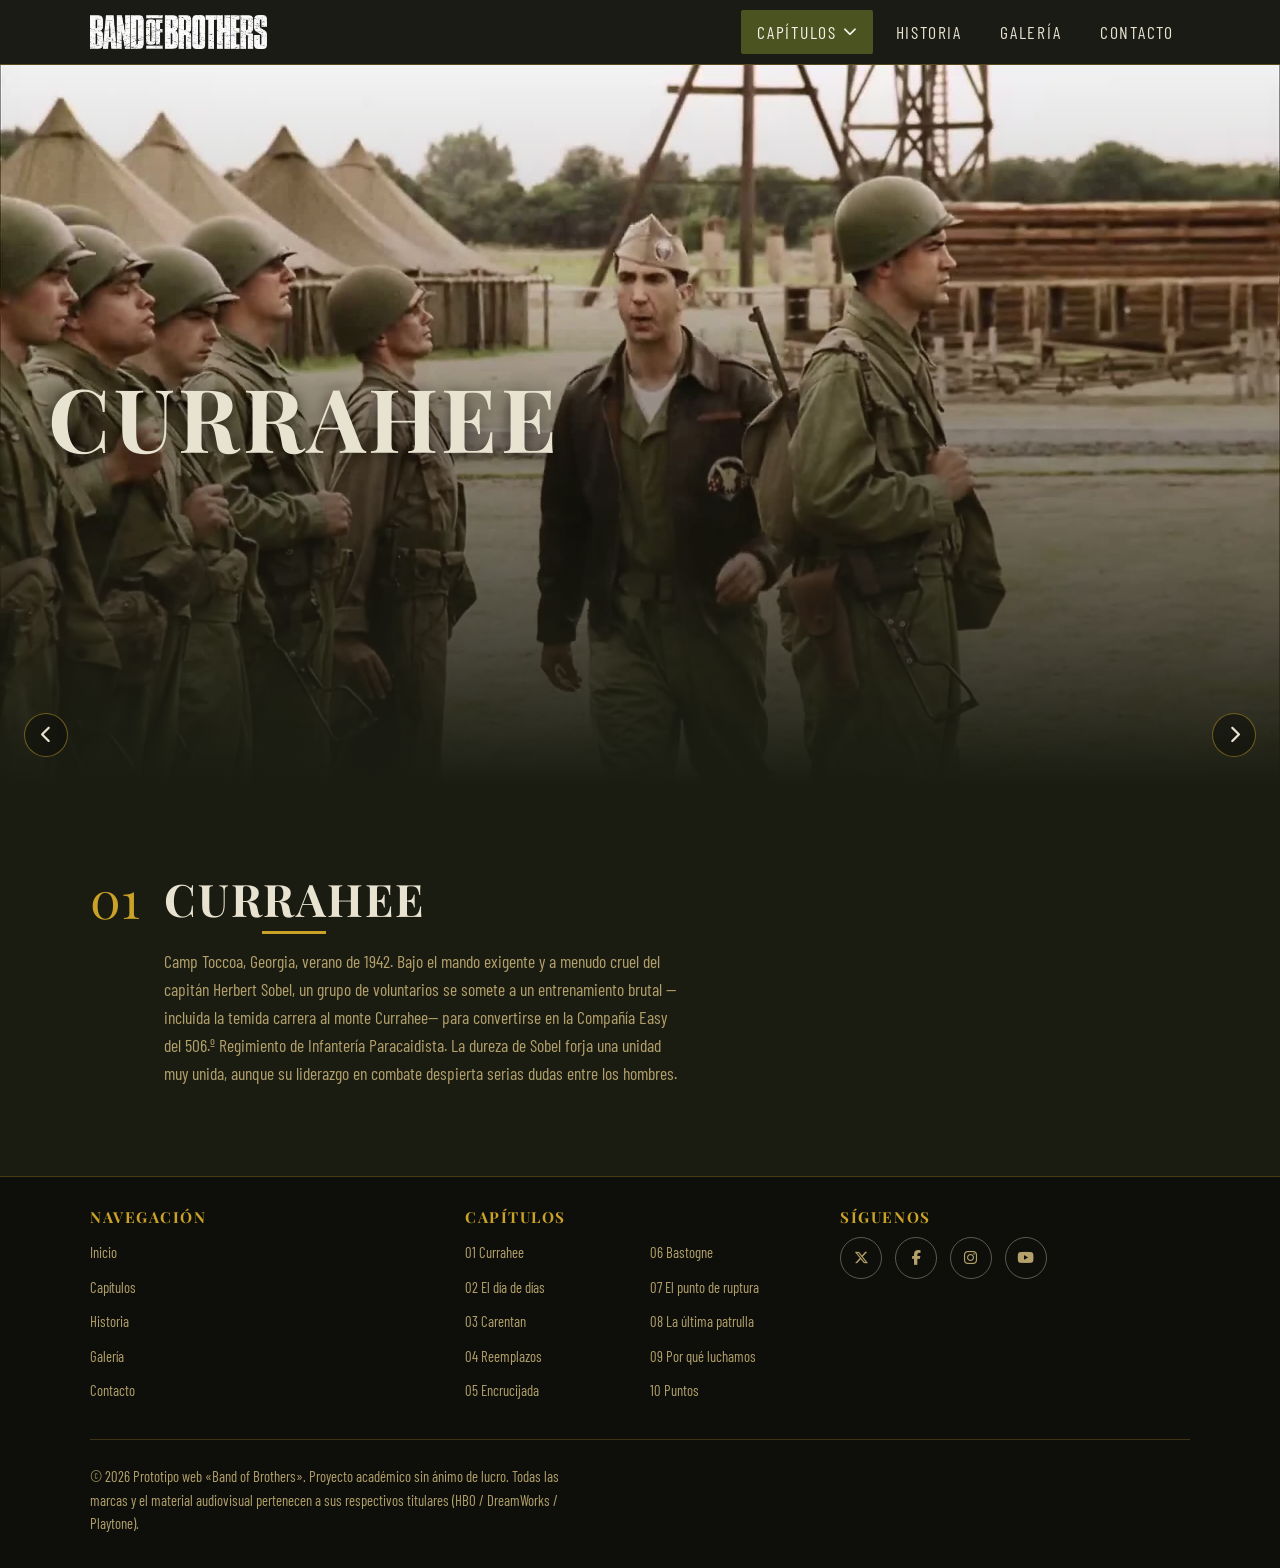
==== capitulos.html @ dec71b1d "actualizaciones varias" ====
<!DOCTYPE html>
<html lang="es">
<head>
  <meta charset="UTF-8" />
  <meta name="viewport" content="width=device-width, initial-scale=1.0" />

  <title>Capítulos | Band of Brothers</title>
  <meta name="description"
        content="Los diez episodios de la miniserie Band of Brothers, de Currahee a Puntos, con número, título y una breve descripción de cada uno." />
  <meta name="keywords"
        content="Band of Brothers capítulos, episodios, Currahee, Día D, Bastogne, Foy, Nido del Águila" />
  <meta name="author" content="Prototipo web - Band of Brothers" />
  <meta name="theme-color" content="#1a1c12" />

  <meta property="og:type" content="website" />
  <meta property="og:title" content="Capítulos | Band of Brothers" />
  <meta property="og:description" content="Los diez episodios de la miniserie, en orden de emisión." />
  <meta property="og:image" content="img/og-image.svg" />
  <meta property="og:url" content="https://example.com/band-of-brothers/capitulos.html" />
  <meta property="og:locale" content="es_ES" />
  <meta name="twitter:card" content="summary_large_image" />

  <link rel="preconnect" href="https://fonts.googleapis.com" />
  <link rel="preconnect" href="https://fonts.gstatic.com" crossorigin />
  <link
    href="https://fonts.googleapis.com/css2?family=Barlow+Condensed:wght@400;500;600;700&family=Playfair+Display:ital,wght@0,400..900;1,400..900&display=swap"
    rel="stylesheet" />

  <link rel="stylesheet"
        href="https://cdnjs.cloudflare.com/ajax/libs/font-awesome/6.5.1/css/all.min.css"
        integrity="sha512-DTOQO9RWCH3ppGqcWaEA1BIZOC6xxalwEsw9c2QQeAIftl+Vegovlnee1c9QX4TctnWMn13TZye+giMm8e2LwA=="
        crossorigin="anonymous" referrerpolicy="no-referrer" />

  <link rel="stylesheet" href="estilos/estilos.css" />
  <link rel="icon" type="image/svg+xml" href="img/logo.svg" />
</head>

<body>
  <a class="salto-contenido" href="#contenido-principal">Saltar al contenido principal</a>

  <!-- ============================================================ HEADER (idéntico en todas las páginas) ============================================================ -->
  <header class="cabecera">
    <div class="contenedor cabecera__interior">
      <a class="marca" href="index.html" aria-label="Band of Brothers - ir al inicio">
        <img src="img/logo.avif" alt="Emblema de la Compañía Easy, 506.º PIR" class="marca__logo" width="120" height="36" />
        <span class="marca__texto"></span>
      </a>

      <button class="hamburguesa" id="btnMenu" type="button"
              aria-label="Abrir menú de navegación" aria-controls="menuPrincipal" aria-expanded="false">
        <span class="hamburguesa__barra"></span>
        <span class="hamburguesa__barra"></span>
        <span class="hamburguesa__barra"></span>
      </button>

      <nav class="navegacion" aria-label="Navegación principal">
        <ul class="menu" id="menuPrincipal">
          <li class="menu__item menu__item--drop">
            <div class="menu__fila">
              <a href="capitulos.html" class="menu__enlace">Capítulos</a>
              <button type="button" class="submenu__toggle" aria-expanded="false"
                      aria-controls="submenuCapitulos" aria-label="Mostrar lista de capítulos">
                <i class="fa-solid fa-chevron-down" aria-hidden="true"></i>
              </button>
            </div>
            <ul class="submenu" id="submenuCapitulos" aria-label="Capítulos de la serie">
              <li><a href="capitulos.html#cap-1"  class="submenu__enlace"><span class="submenu__num" aria-hidden="true">01</span> Currahee</a></li>
              <li><a href="capitulos.html#cap-2"  class="submenu__enlace"><span class="submenu__num" aria-hidden="true">02</span> El día de días</a></li>
              <li><a href="capitulos.html#cap-3"  class="submenu__enlace"><span class="submenu__num" aria-hidden="true">03</span> Carentan</a></li>
              <li><a href="capitulos.html#cap-4"  class="submenu__enlace"><span class="submenu__num" aria-hidden="true">04</span> Reemplazos</a></li>
              <li><a href="capitulos.html#cap-5"  class="submenu__enlace"><span class="submenu__num" aria-hidden="true">05</span> Encrucijada</a></li>
              <li><a href="capitulos.html#cap-6"  class="submenu__enlace"><span class="submenu__num" aria-hidden="true">06</span> Bastogne</a></li>
              <li><a href="capitulos.html#cap-7"  class="submenu__enlace"><span class="submenu__num" aria-hidden="true">07</span> El punto de ruptura</a></li>
              <li><a href="capitulos.html#cap-8"  class="submenu__enlace"><span class="submenu__num" aria-hidden="true">08</span> La última patrulla</a></li>
              <li><a href="capitulos.html#cap-9"  class="submenu__enlace"><span class="submenu__num" aria-hidden="true">09</span> Por qué luchamos</a></li>
              <li><a href="capitulos.html#cap-10" class="submenu__enlace"><span class="submenu__num" aria-hidden="true">10</span> Puntos</a></li>
            </ul>
          </li>
          <li class="menu__item"><a href="historia.html" class="menu__enlace">Historia</a></li>
          <li class="menu__item"><a href="galeria.html" class="menu__enlace">Galería</a></li>
          <li class="menu__item"><a href="contacto.html" class="menu__enlace">Contacto</a></li>
        </ul>
      </nav>
    </div>
  </header>

  <!-- ============================================================ CONTENIDO ============================================================ -->
  <main id="contenido-principal" class="pagina">

    <!-- ---------- HÉROE / SLIDER DE CAPÍTULOS ----------
         El propio héroe es el slider: el fondo cambia según el capítulo
         activo (controlado por JS, ver js/script.js). Cada <li> de
         .hero-slider__fondos guarda en sus atributos data-* toda la
         información del capítulo: imagen (vía CSS, vinculada por índice),
         número, título, descripción breve (para el propio héroe) y
         sinopsis larga (para la sección de abajo). Conserva su id
         (cap-1 ... cap-10) para poder enlazarse desde el submenú y el
         footer. -->
    <section class="hero hero--slider" aria-labelledby="hero-cap-titulo" data-slider>

      <ul class="hero-slider__fondos" data-slider-fondos aria-hidden="true">
        <li class="hero-slider__fondo hero-slider__fondo--activo" style="background-image:url('img/currahee.webp')"></li>
        <li class="hero-slider__fondo" style="background-image:url('img/dday.webp')"></li>
        <li class="hero-slider__fondo" style="background-image:url('img/carentan.webp')"></li>
        <li class="hero-slider__fondo" style="background-image:url('img/replacements.webp')"></li>
        <li class="hero-slider__fondo" style="background-image:url('img/crossroads.webp')"></li>
        <li class="hero-slider__fondo" style="background-image:url('img/bastogne.webp')"></li>
        <li class="hero-slider__fondo" style="background-image:url('img/bpoint.webp')"></li>
        <li class="hero-slider__fondo" style="background-image:url('img/lastpatrol.webp')"></li>
        <li class="hero-slider__fondo" style="background-image:url('img/whywefight.webp')"></li>
        <li class="hero-slider__fondo" style="background-image:url('img/points.webp')"></li>
      </ul>
      <div class="hero__capa"></div>

      <div class="contenedor hero__contenido">
        <h1 class="hero__titulo" id="hero-cap-titulo" data-slider-titulo>Currahee</h1>
      </div>

      <button type="button" class="slider__flecha slider__flecha--prev" data-slider-prev aria-label="Capítulo anterior">
        <i class="fa-solid fa-chevron-left" aria-hidden="true"></i>
      </button>
      <button type="button" class="slider__flecha slider__flecha--next" data-slider-next aria-label="Capítulo siguiente">
        <i class="fa-solid fa-chevron-right" aria-hidden="true"></i>
      </button>
    </section>

    <!-- Datos de cada capítulo (id + textos). No se muestran directamente:
         el JS los lee para volcarlos en el héroe y en la sinopsis de abajo
         a medida que se navega el slider. -->
    <ul data-slider-datos hidden>
      <li id="cap-1" data-numero="01" data-titulo="Currahee"
          data-desc="Camp Toccoa, 1942. El capitán Sobel forja —y castiga— a la Compañía Easy hasta convertirla en una unidad de élite lista para saltar."
          data-sinopsis="Camp Toccoa, Georgia, verano de 1942. Bajo el mando exigente y a menudo cruel del capitán Herbert Sobel, un grupo de voluntarios se somete a un entrenamiento brutal —incluida la temida carrera al monte Currahee— para convertirse en la Compañía Easy del 506.º Regimiento de Infantería Paracaidista. La dureza de Sobel forja una unidad muy unida, aunque su liderazgo en combate despierta serias dudas entre los hombres."></li>

      <li id="cap-2" data-numero="02" data-titulo="El día de días"
          data-desc="6 de junio de 1944. Dispersos tras el salto nocturno, Winters reúne a un puñado de hombres y asalta los cañones de Brécourt Manor."
          data-sinopsis="Madrugada del 6 de junio de 1944. El salto sobre Normandía se convierte en un caos: los aviones son dispersados por el fuego antiaéreo y los paracaidistas caen lejos de sus zonas asignadas. Con apenas un puñado de hombres, el teniente Richard Winters organiza y ejecuta el asalto a una batería alemana de cuatro cañones en Brécourt Manor, una acción que aún se estudia en las academias militares."></li>

      <li id="cap-3" data-numero="03" data-titulo="Carentan"
          data-desc="El bautismo de fuego del soldado Blithe y la toma de Carentan para unir las cabezas de playa de Utah y Omaha."
          data-sinopsis="Tras asegurar las cabezas de playa, la Compañía Easy avanza hacia la localidad de Carentan, punto clave para unir los desembarcos de Utah y Omaha. El joven soldado Albert Blithe vive su bautismo de fuego y una ceguera histérica que lo aparta momentáneamente del combate, mientras la unidad resiste un violento contraataque alemán en las afueras del pueblo."></li>

      <li id="cap-4" data-numero="04" data-titulo="Reemplazos"
          data-desc="Operación Market Garden en los Países Bajos. Los novatos descubren la guerra real durante la retirada de Nuenen."
          data-sinopsis="Holanda, septiembre de 1944. En el marco de la Operación Market Garden, la Easy recibe soldados de reemplazo que aún no han visto combate. Durante una emboscada nocturna cerca de Nuenen, los novatos descubren de golpe la crudeza real de la guerra, muy distinta de lo que imaginaban tras meses de entrenamiento."></li>

      <li id="cap-5" data-numero="05" data-titulo="Encrucijada"
          data-desc="Winters, ascendido a plana mayor, revive un asalto junto al dique mientras la unidad se dirige a las Ardenas."
          data-sinopsis="Ya como oficial de plana mayor del batallón, Richard Winters revive —a través de un informe que debe escribir— el asalto al dique de Nuenen mientras la compañía se traslada hacia Bélgica. El episodio combina el relato en el frente con la reflexión de Winters sobre el peso del mando y las decisiones que cuestan vidas."></li>

      <li id="cap-6" data-numero="06" data-titulo="Bastogne"
          data-desc="El cerco visto por el médico Eugene Roe: frío extremo, escasez de material y bombardeos constantes en el bosque de Bois Jacques."
          data-sinopsis="Diciembre de 1944, bosque de Bois Jacques. Cercada durante la ofensiva de las Ardenas, la Compañía Easy resiste sin ropa de invierno, munición suficiente ni apoyo aéreo. El episodio se narra a través de la mirada del médico Eugene Roe, que intenta salvar vidas en condiciones casi imposibles bajo un frío extremo y bombardeos constantes."></li>

      <li id="cap-7" data-numero="07" data-titulo="El punto de ruptura"
          data-desc="El asalto a Foy y el precio humano del liderazgo deficiente. Quizá el episodio más duro de la serie."
          data-sinopsis="Con Bastogne aún bajo asedio, la Easy recibe la orden de tomar el pueblo de Foy. El liderazgo vacilante del capitán Norman Dike pone en riesgo a toda la compañía hasta que Winters se ve obligado a intervenir. Considerado uno de los episodios más duros de la serie, retrata el coste humano de un mando deficiente en combate."></li>

      <li id="cap-8" data-numero="08" data-titulo="La última patrulla"
          data-desc="Haguenau. Una peligrosa patrulla nocturna al otro lado del río y una orden silenciosa de Winters que lo cambia todo."
          data-sinopsis="Haguenau, Alsacia, principios de 1945. La compañía recibe la orden de cruzar el río Mosela para capturar prisioneros alemanes en una patrulla nocturna de alto riesgo. El soldado David Webster, que se reincorpora tras ser herido, choca con una orden silenciosa de Winters que cambiará su forma de ver a la unidad."></li>

      <li id="cap-9" data-numero="09" data-titulo="Por qué luchamos"
          data-desc="Alemania, 1945. El hallazgo de un campo de concentración da sentido, de golpe, a todos los años de guerra."
          data-sinopsis="Alemania, abril de 1945. Mientras la guerra en Europa toca a su fin, la Compañía Easy se topa por casualidad con un subcampo de concentración cerca de Landsberg. El hallazgo da, de golpe, un sentido distinto a todos los años de sacrificio y confirma para los soldados el propósito real de la lucha."></li>

      <li id="cap-10" data-numero="10" data-titulo="Puntos"
          data-desc="El Nido del Águila, el fin de la guerra en Europa y la espera del recuento de puntos para volver a casa. Epílogo sobre el destino de cada hombre."
          data-sinopsis="Con la rendición alemana, la Easy ocupa el Nido del Águila de Hitler en Berchtesgaden y espera el recuento de puntos que decidirá quién vuelve antes a casa. El episodio final repasa, a modo de epílogo, el destino de cada uno de los hombres reales que inspiraron la serie tras el fin de la guerra."></li>
    </ul>

    <!-- ---------- SINOPSIS DEL CAPÍTULO ACTIVO ---------- -->
    <section class="seccion seccion--continua-heroe" aria-labelledby="sinopsis-titulo">
      <div class="contenedor">
        <div class="sinopsis" id="sinopsis-panel">
          <span class="sinopsis__numero" aria-hidden="true" data-sinopsis-numero>01</span>
          <div>
            <h2 class="seccion__titulo sinopsis__titulo" id="sinopsis-titulo" data-sinopsis-titulo>Currahee</h2>
            <p class="sinopsis__texto" data-sinopsis-texto>
              Camp Toccoa, Georgia, verano de 1942. Bajo el mando exigente y a menudo cruel del
              capitán Herbert Sobel, un grupo de voluntarios se somete a un entrenamiento brutal
              —incluida la temida carrera al monte Currahee— para convertirse en la Compañía Easy
              del 506.º Regimiento de Infantería Paracaidista.
            </p>
          </div>
        </div>
      </div>
    </section>

  </main>

  <!-- ============================================================ FOOTER (idéntico en todas las páginas) ============================================================ -->
  <footer class="pie" role="contentinfo">
    <div class="contenedor pie__interior">

      <nav class="pie__mapa" aria-label="Mapa del sitio">
        <div class="pie__columna">
          <h2 class="pie__titulo">Navegación</h2>
          <ul>
            <li><a href="index.html">Inicio</a></li>
            <li><a href="capitulos.html">Capítulos</a></li>
            <li><a href="historia.html">Historia</a></li>
            <li><a href="galeria.html">Galería</a></li>
            <li><a href="contacto.html">Contacto</a></li>
          </ul>
        </div>

        <div class="pie__columna pie__columna--capitulos">
          <h2 class="pie__titulo">Capítulos</h2>
          <ul>
            <li><a href="capitulos.html#cap-1">01 Currahee</a></li>
            <li><a href="capitulos.html#cap-2">02 El día de días</a></li>
            <li><a href="capitulos.html#cap-3">03 Carentan</a></li>
            <li><a href="capitulos.html#cap-4">04 Reemplazos</a></li>
            <li><a href="capitulos.html#cap-5">05 Encrucijada</a></li>
            <li><a href="capitulos.html#cap-6">06 Bastogne</a></li>
            <li><a href="capitulos.html#cap-7">07 El punto de ruptura</a></li>
            <li><a href="capitulos.html#cap-8">08 La última patrulla</a></li>
            <li><a href="capitulos.html#cap-9">09 Por qué luchamos</a></li>
            <li><a href="capitulos.html#cap-10">10 Puntos</a></li>
          </ul>
        </div>

        <div class="pie__columna">
          <h2 class="pie__titulo">Síguenos</h2>
          <ul class="redes" aria-label="Redes sociales">
            <li><a href="#" class="redes__enlace" aria-label="Perfil en X (Twitter)"><i class="fa-brands fa-x-twitter" aria-hidden="true"></i></a></li>
            <li><a href="#" class="redes__enlace" aria-label="Página en Facebook"><i class="fa-brands fa-facebook-f" aria-hidden="true"></i></a></li>
            <li><a href="#" class="redes__enlace" aria-label="Perfil en Instagram"><i class="fa-brands fa-instagram" aria-hidden="true"></i></a></li>
            <li><a href="#" class="redes__enlace" aria-label="Canal en YouTube"><i class="fa-brands fa-youtube" aria-hidden="true"></i></a></li>
          </ul>
        </div>
      </nav>

      <div class="pie__base">
        <p class="pie__creditos">
          &copy; <span id="anio">2026</span> Prototipo web &laquo;Band of Brothers&raquo;.
          Proyecto académico sin ánimo de lucro. Todas las marcas y el material audiovisual
          pertenecen a sus respectivos titulares (HBO / DreamWorks / Playtone).
        </p>
      </div>
    </div>
  </footer>

  <script src="js/script.js" defer></script>
</body>
</html>
---- estilos/estilos.css ----
/* ============================================================================
   BAND OF BROTHERS · Hoja de estilos
   ----------------------------------------------------------------------------
   Metodología: Mobile First. Primero los estilos para móvil y luego se
   amplían con @media (min-width: ...).
   Índice:
     1. Variables (paleta, tipografía, medidas)
     2. Reset y base
     3. Utilidades / layout (contenedor, botones, accesibilidad)
     4. Cabecera y navegación (+ menú hamburguesa)
     5. Hero
     6. Secciones genéricas
     7. Capítulos (héroe-slider + sinopsis)
     7 bis. Historia (bloques de texto)
     8. Galería (filtros + CSS Grid + modal)
     9. Formulario de contacto
    10. Footer
    11. Media queries (tablet / escritorio)
    12. Preferencias de movimiento reducido
   ========================================================================== */

/* ============================================================
   1. VARIABLES CSS  ·  Paleta sobria / militar
   ============================================================ */
:root {
  /* --- Colores base --- */
  --c-negro:        #0e0f0a;   /* fondo más oscuro */
  --c-gris-oscuro:  #1a1c12;   /* fondos de sección oscura */
  --c-verde-oliva:  #4b5320;   /* color institucional */
  --c-verde-claro:  #6b7436;   /* hover / detalles */
  --c-caqui:        #b3a06b;   /* texto destacado suave */
  --c-arena:        #e8e2d0;   /* texto principal sobre oscuro */
  --c-hueso:        #f4f1e6;   /* fondos claros */
  --c-acento:       #c9a227;   /* dorado: enlaces, focos, bordes */

  /* --- Roles semánticos --- */
  --fondo:          var(--c-hueso);
  --fondo-alt:      #ded9c6;
  --texto:          #23241c;
  --texto-tenue:    #55564a;
  --borde:          #c7c1ab;

  /* --- Tipografía --- */
  --tipo-titulo: "Playfair Display", "Times New Roman", Georgia, serif;
  --tipo-texto:  "Barlow Condensed", "Arial Narrow", system-ui, sans-serif;
  --tipo-informe: "Special Elite", "Courier New", Courier, monospace; /* texto "mecanografiado" del informe de Resumen */
  --c-sello: #8a3a2a; /* tinta roja desvaída del sello "Clasificado" */

  /* --- Medidas --- */
  --ancho-max: 1180px;
  --radio: 2px;                /* esquinas casi rectas: estética militar */
  --transicion: 200ms ease;
  --sombra: 0 6px 24px rgba(0, 0, 0, 0.35);
  --alto-cabecera: 64px;
}

/* ============================================================
   2. RESET Y BASE
   ============================================================ */
*,
*::before,
*::after { box-sizing: border-box; }

* { margin: 0; }

html {
  scroll-behavior: smooth;
  /* Compensa la cabecera fija al saltar a un ancla */
  scroll-padding-top: calc(var(--alto-cabecera) + 12px);
}

body {
  font-family: var(--tipo-texto);
  font-size: 1.05rem;
  line-height: 1.6;
  color: var(--texto);
  background: var(--fondo);
  -webkit-font-smoothing: antialiased;

  /* Sitio multipágina: cabecera arriba, contenido flexible, footer al fondo */
  min-height: 100vh;
  display: flex;
  flex-direction: column;
}

/* El <main> ocupa todo el espacio libre para que el footer no "suba" en
   páginas de poco contenido */
main { flex: 1 0 auto; }

/* Fondo de página completo en las páginas con sección oscura / alterna,
   para que no aparezcan franjas del color de fondo por debajo */
.pagina--oscura { background: var(--c-gris-oscuro); }
.pagina--alt    { background: var(--fondo-alt); }

img {
  display: block;
  max-width: 100%;
  height: auto;
}

h1, h2, h3 {
  font-family: var(--tipo-titulo);
  line-height: 1.15;
  letter-spacing: 0.04em;
  font-weight: 700;
}

a { color: inherit; }

button { font: inherit; cursor: pointer; }

/* Foco visible y coherente en todo el sitio (accesibilidad de teclado) */
:focus-visible {
  outline: 3px solid var(--c-acento);
  outline-offset: 2px;
}

/* ============================================================
   3. UTILIDADES / LAYOUT
   ============================================================ */

/* Contenedor centrado con margen lateral fluido */
.contenedor {
  width: 100%;
  max-width: var(--ancho-max);
  margin-inline: auto;
  padding-inline: clamp(1rem, 4vw, 2.5rem);
}

/* Enlace "saltar al contenido": oculto hasta recibir foco */
.salto-contenido {
  position: absolute;
  left: 8px;
  top: -100px;
  z-index: 999;
  background: var(--c-acento);
  color: var(--c-negro);
  padding: 0.6rem 1rem;
  font-weight: 700;
  border-radius: var(--radio);
  transition: top var(--transicion);
}
.salto-contenido:focus { top: 8px; }

/* Botones */
.boton {
  display: inline-block;
  padding: 0.7rem 1.6rem;
  font-family: var(--tipo-texto);
  font-weight: 600;
  font-size: 1.05rem;
  letter-spacing: 0.08em;
  text-transform: uppercase;
  text-decoration: none;
  border: 2px solid transparent;
  border-radius: var(--radio);
  transition: background var(--transicion), color var(--transicion),
              border-color var(--transicion), transform var(--transicion);
}
.boton:active { transform: translateY(1px); }

.boton--primario {
  background: var(--c-verde-oliva);
  color: var(--c-arena);
  border-color: var(--c-verde-oliva);
}
.boton--primario:hover { background: var(--c-verde-claro); border-color: var(--c-verde-claro); }

.boton--fantasma {
  background: transparent;
  color: var(--c-arena);
  border-color: var(--c-arena);
}
.boton--fantasma:hover { background: var(--c-arena); color: var(--c-negro); }

/* ============================================================
   4. CABECERA Y NAVEGACIÓN
   ============================================================ */
.cabecera {
  position: sticky;
  top: 0;
  z-index: 100;
  background: rgba(14, 15, 10, 0.95);
  border-bottom: 1px solid rgba(201, 162, 39, 0.35);
  backdrop-filter: blur(4px);
}

.cabecera__interior {
  display: flex;
  align-items: center;
  justify-content: space-between;
  min-height: var(--alto-cabecera);
  gap: 1rem;
}

/* Marca (logo + título) */
.marca {
  display: flex;
  align-items: center;
  gap: 0.6rem;
  text-decoration: none;
  color: var(--c-arena);
}
.marca__logo { width: auto; height: 34px; }
.marca__texto {
  font-family: var(--tipo-titulo);
  font-size: 1.15rem;
  letter-spacing: 0.12em;
  text-transform: uppercase;
  white-space: nowrap;
}

/* Botón hamburguesa (visible solo en móvil) */
.hamburguesa {
  display: inline-flex;
  flex-direction: column;
  justify-content: center;
  gap: 5px;
  width: 44px;
  height: 44px;
  padding: 0 10px;
  background: transparent;
  border: 1px solid rgba(232, 226, 208, 0.4);
  border-radius: var(--radio);

  /* La cabecera es flex con 3 hijos (.marca, .hamburguesa, .navegacion).
     El <nav> queda vacío en móvil porque el menú está en position:fixed,
     así que este margen automático empuja el botón hasta el borde derecho. */
  margin-left: auto;
  flex-shrink: 0;
}
/* El contenedor del <nav> no debe ocupar espacio a la derecha del botón en móvil */
.navegacion { display: flex; }
.hamburguesa__barra {
  display: block;
  height: 2px;
  width: 100%;
  background: var(--c-arena);
  transition: transform var(--transicion), opacity var(--transicion);
}
/* Animación a "X" cuando el menú está abierto (clase la pone el JS en <body>) */
body.menu-abierto .hamburguesa__barra:nth-child(1) { transform: translateY(7px) rotate(45deg); }
body.menu-abierto .hamburguesa__barra:nth-child(2) { opacity: 0; }
body.menu-abierto .hamburguesa__barra:nth-child(3) { transform: translateY(-7px) rotate(-45deg); }

/* Menú: en móvil es un panel EXTENSIBLE que se despliega hacia abajo.
   Plegado -> max-height: 0 (oculto). Desplegado (body.menu-abierto)
   -> max-height amplia + opacidad, con transición suave de "acordeón". */
.menu {
  list-style: none;
  margin: 0;
  padding: 0;
  display: flex;
  flex-direction: column;

  position: fixed;
  inset: var(--alto-cabecera) 0 auto 0;
  background: var(--c-gris-oscuro);
  border-bottom: 2px solid var(--c-acento);

  /* Estado plegado */
  overflow: hidden;
  max-height: 0;
  opacity: 0;
  visibility: hidden;
  transition: max-height 340ms ease, opacity 220ms ease, visibility 0s linear 340ms;
}
/* Estado desplegado */
body.menu-abierto .menu {
  max-height: min(80vh, 420px);
  opacity: 1;
  visibility: visible;
  overflow-y: auto;
  transition: max-height 340ms ease, opacity 220ms ease, visibility 0s;
}

.menu__enlace {
  display: block;
  padding: 1rem clamp(1rem, 4vw, 2.5rem);
  color: var(--c-arena);
  text-decoration: none;
  text-transform: uppercase;
  letter-spacing: 0.1em;
  border-top: 1px solid rgba(232, 226, 208, 0.12);
  transition: background var(--transicion), color var(--transicion);
}
.menu__enlace:hover,
.menu__enlace.activo {
  background: var(--c-verde-oliva);
  color: var(--c-hueso);
}

/* ---------- Submenú de "Capítulos" ---------- */

/* En móvil, la fila agrupa el enlace principal + el botón chevron */
.menu__fila {
  display: flex;
  align-items: stretch;
  border-top: 1px solid rgba(232, 226, 208, 0.12);
}
.menu__fila .menu__enlace {
  flex: 1;
  border-top: 0;
}

/* Botón que despliega el submenú (imprescindible en móvil, decorativo en escritorio) */
.submenu__toggle {
  flex-shrink: 0;
  width: 52px;
  display: grid;
  place-items: center;
  background: transparent;
  color: var(--c-arena);
  border: 0;
  border-left: 1px solid rgba(232, 226, 208, 0.12);
  font-size: 0.85rem;
  transition: transform var(--transicion), background var(--transicion);
}
.submenu__toggle:hover { background: rgba(255, 255, 255, 0.06); }
.menu__item--drop.abierto .submenu__toggle { transform: rotate(180deg); }

/* Submenú: en móvil es un acordeón (se pliega con max-height) */
.submenu {
  list-style: none;
  margin: 0;
  padding: 0;
  background: rgba(0, 0, 0, 0.25);
  overflow: hidden;
  max-height: 0;
  transition: max-height 320ms ease;
}
.menu__item--drop.abierto .submenu { max-height: 40rem; }

.submenu__enlace {
  display: flex;
  gap: 0.6rem;
  padding: 0.7rem clamp(1rem, 4vw, 2.5rem) 0.7rem 2.4rem;
  color: var(--c-arena);
  text-decoration: none;
  font-size: 0.95rem;
  letter-spacing: 0.05em;
  border-top: 1px solid rgba(232, 226, 208, 0.08);
  transition: background var(--transicion), color var(--transicion);
}
.submenu__enlace:hover,
.submenu__enlace:focus-visible {
  background: var(--c-verde-oliva);
  color: var(--c-hueso);
}
.submenu__num {
  font-family: var(--tipo-titulo);
  color: var(--c-acento);
}

/* ============================================================
   5. HERO
   ============================================================ */
.hero {
  position: relative;
  display: flex;
  align-items: center;
  min-height: min(82vh, 720px);
  padding-block: 4rem;
  background: var(--c-negro) url("../img/hero.jpg") center / cover no-repeat;
  color: var(--c-arena);
  text-align: center;
}
/* Capa de oscurecimiento para asegurar contraste del texto. Termina en el
   mismo gris oscuro sólido que usa la sección siguiente (.seccion--oscura),
   para que la transición entre ambas se sienta continua en vez de un
   corte brusco. */
.hero__capa {
  position: absolute;
  inset: 0;
  background: linear-gradient(to bottom,
              rgba(26, 28, 18, 0.55), rgba(26, 28, 18, 1));
}
.hero__contenido { position: relative; }

.hero__antetitulo {
  text-transform: uppercase;
  letter-spacing: 0.35em;
  font-size: 0.85rem;
  color: var(--c-acento);
  margin-bottom: 0.8rem;
}
.hero__titulo {
  font-size: clamp(2.6rem, 9vw, 5.5rem);
  text-transform: uppercase;
  text-shadow: 0 2px 18px rgba(0, 0, 0, 0.7);
}
.hero__disponible {
  display: inline-flex;
  align-items: center;
  gap: 0.55rem;
  margin: 1.4rem 0 2rem;
  padding: 0.55rem 1.2rem;
  border: 1px solid var(--c-acento);
  border-radius: 999px;
  background: rgba(201, 162, 39, 0.12);
  text-transform: uppercase;
  letter-spacing: 0.14em;
  font-size: 0.85rem;
  color: var(--c-arena);
}
.hero__disponible i { color: var(--c-acento); }
.hero__acciones {
  display: flex;
  flex-wrap: wrap;
  gap: 1rem;
  justify-content: center;
}

/* ============================================================
   6. SECCIONES GENÉRICAS
   ============================================================ */
.seccion { padding-block: clamp(3rem, 8vw, 5.5rem); }
.seccion--oscura {
  background: var(--c-gris-oscuro);
  color: var(--c-arena);
}

.seccion__cabecera {
  text-align: center;
  max-width: 58ch;
  margin: 0 auto clamp(2rem, 5vw, 3rem);
}
/* Variante alineada a la izquierda, para secciones con imagen al lado */
.seccion__cabecera--izq {
  text-align: left;
  max-width: none;
  margin: 0 0 1.4rem;
}
.seccion__titulo {
  font-size: clamp(1.8rem, 5vw, 2.8rem);
  text-transform: uppercase;
  position: relative;
  display: inline-block;
  padding-bottom: 0.6rem;
}
/* Subrayado dorado corto bajo el título */
.seccion__titulo::after {
  content: "";
  position: absolute;
  left: 50%;
  bottom: 0;
  width: 64px;
  height: 3px;
  background: var(--c-acento);
  transform: translateX(-50%);
}
.seccion__intro { margin-top: 1rem; color: var(--texto-tenue); }
.seccion--oscura .seccion__intro { color: var(--c-caqui); }

/* ============================================================
   7. CAPÍTULOS  ·  Héroe-slider (el fondo cambia por capítulo) + sinopsis
   ============================================================ */
/* Variante de héroe que actúa como slider: los fondos son capas
   absolutas que se cruzan con opacidad; el <section> ya es
   position:relative por la regla base .hero. */
.hero--slider { min-height: min(80vh, 760px); padding-block: 4rem 5rem; }
/* El título del héroe va alineado a la izquierda (no centrado como en
   el héroe de portada), igual que en la ficha de HBO Max. HBO no limita
   el ancho de esa zona de texto al ancho máximo del sitio: queda pegada
   al borde real de la pantalla con un margen fijo. Por eso aquí se anula
   el centrado y el max-width que trae .contenedor. */
.hero--slider .hero__contenido {
  text-align: left;
  max-width: none;
  margin-inline: 0;
  padding-inline: clamp(1.25rem, 4vw, 3rem);
}
/* Superposición inspirada en las fichas de HBO Max: la foto se ve nítida
   arriba (sin oscurecerla) y solo se apaga con un degradado concentrado
   en la mitad inferior, donde vive el texto y los indicadores. */
.hero--slider .hero__capa {
  background: linear-gradient(to bottom,
    rgba(26, 28, 18, 0)    0%,
    rgba(26, 28, 18, 0.12) 22%,
    rgba(26, 28, 18, 0.62) 68%,
    rgba(26, 28, 18, 1)    100%);
}
/* El héroe termina en el mismo gris oscuro que usan las secciones
   oscuras del sitio (p. ej. galeria.html), y la sección siguiente
   comparte ese fondo, así que ya no hay un cambio de color brusco
   entre ambos: la única transición es el propio degradado del héroe. */
.seccion--continua-heroe {
  position: relative;
  background: var(--c-gris-oscuro);
  color: var(--c-arena);
}
.seccion--continua-heroe .sinopsis__texto { color: var(--c-caqui); }
/* Las flechas van pegadas al borde del héroe (no de un .contenedor con
   relleno), así que se reposicionan hacia adentro para no sobresalir del
   viewport y generar una barra de desplazamiento horizontal. Además, al
   quedar el título pegado al borde izquierdo (igual que HBO Max), se
   bajan al pie del héroe para no superponerse con el texto. */
.hero--slider .slider__flecha {
  top: auto;
  bottom: 28px;
  transform: none;
}
.hero--slider .slider__flecha--prev { left: 12px; }
.hero--slider .slider__flecha--next { right: 12px; }
@media (min-width: 720px) {
  .hero--slider .slider__flecha--prev { left: 24px; }
  .hero--slider .slider__flecha--next { right: 24px; }
}

.hero-slider__fondos {
  position: absolute;
  inset: 0;
  overflow: hidden;
  list-style: none;
  margin: 0;
  padding: 0;
}
.hero-slider__fondo {
  position: absolute;
  inset: 0;
  /* El JS asigna aquí la background-image; los dos pseudoelementos la
     heredan. Esta capa propia queda tapada por ::before, así que su
     background-size no se llega a ver. */
  background-size: cover;
  background-position: center;
  background-color: var(--c-negro);
  opacity: 0;
  transition: opacity 700ms ease;
}

/* Ambas capas comparten la misma foto del padre */
.hero-slider__fondo::before,
.hero-slider__fondo::after {
  content: "";
  position: absolute;
  inset: 0;
  background-image: inherit;
  background-repeat: no-repeat;
  background-position: center;
}

/* Relleno: copia ampliada y desenfocada, para que no queden franjas negras */
.hero-slider__fondo::before {
  background-size: cover;
  filter: blur(28px) brightness(0.45);
  transform: scale(1.15);
}

/* Foto completa y nítida, encima del relleno */
.hero-slider__fondo::after {
  background-size: cover;
  background-position: center top;
}
.hero-slider__fondo--activo { opacity: 1; }

.hero-slider__panel { margin-top: 1.6rem; }
.hero-slider__numero {
  display: block;
  font-family: var(--tipo-titulo);
  font-size: 1.05rem;
  letter-spacing: 0.3em;
  color: var(--c-acento);
  margin-bottom: 0.5rem;
}
.hero-slider__titulo {
  font-size: clamp(1.6rem, 4vw, 2.4rem);
  text-transform: uppercase;
  margin-bottom: 0.8rem;
}
.hero-slider__desc {
  max-width: 60ch;
  margin-inline: auto;
  color: var(--c-hueso);
}

/* Flechas prev/next */
.slider__flecha {
  position: absolute;
  top: 50%;
  transform: translateY(-50%);
  width: 44px;
  height: 44px;
  display: grid;
  place-items: center;
  background: rgba(14, 15, 10, 0.6);
  border: 1px solid rgba(201, 162, 39, 0.5);
  border-radius: 50%;
  color: var(--c-arena);
  font-size: 1.1rem;
  transition: background var(--transicion), color var(--transicion);
  z-index: 5;
}
.slider__flecha:hover { background: var(--c-acento); color: var(--c-negro); }
.slider__flecha--prev { left: -8px; }
.slider__flecha--next { right: -8px; }

@media (min-width: 720px) {
  .slider__flecha--prev { left: -22px; }
  .slider__flecha--next { right: -22px; }
}

/* Indicadores numerados: flotan sobre el borde inferior del héroe */
.hero-slider__indicadores {
  position: absolute;
  left: 0;
  right: 0;
  bottom: 1.4rem;
  display: flex;
  flex-wrap: wrap;
  justify-content: center;
  gap: 0.5rem;
  padding-inline: 1rem;
  z-index: 5;
}
.slider__punto {
  width: 34px;
  height: 34px;
  display: grid;
  place-items: center;
  background: transparent;
  border: 1px solid rgba(232, 226, 208, 0.4);
  border-radius: 50%;
  color: var(--c-caqui);
  font-size: 0.8rem;
  transition: background var(--transicion), color var(--transicion), border-color var(--transicion);
}
.slider__punto:hover { border-color: var(--c-acento); color: var(--c-arena); }
.slider__punto--activo {
  background: var(--c-acento);
  border-color: var(--c-acento);
  color: var(--c-negro);
  font-weight: 700;
}

/* Sinopsis del capítulo activo (se actualiza al mover el slider) */
.sinopsis { display: grid; gap: 1.5rem; align-items: start; }
.sinopsis__numero {
  font-family: var(--tipo-titulo);
  font-size: 3.2rem;
  color: var(--c-acento);
  line-height: 1;
}
.sinopsis__titulo { margin-bottom: 0.8rem; }
.sinopsis__texto { color: var(--texto-tenue); max-width: 65ch; }

@media (min-width: 640px) {
  .sinopsis { grid-template-columns: auto 1fr; }
}

/* ============================================================
   7 bis. HISTORIA  ·  bloques de texto (CSS Grid en escritorio)
   ============================================================ */
/* Variante de sección con fondo ligeramente distinto para dar ritmo visual */
.seccion--alt { background: var(--fondo-alt); }

.historia__contenido {
  display: grid;
  gap: 1.5rem;
  /* Móvil: una columna. Escritorio: dos (ver media query de más abajo). */
  grid-template-columns: 1fr;
}

.historia__bloque {
  padding: 1.5rem 1.6rem;
  background: var(--c-hueso);
  border: 1px solid var(--borde);
  border-left: 4px solid var(--c-verde-oliva);
  border-radius: var(--radio);
}
.historia__subtitulo {
  font-size: 1.2rem;
  text-transform: uppercase;
  margin-bottom: 0.6rem;
  color: var(--texto);
}
.historia__bloque p {
  color: var(--texto-tenue);
  font-size: 1.02rem;
  text-align: justify;
}
.historia__bloque em { color: var(--texto); font-style: italic; }

@media (min-width: 860px) {
  .historia__contenido { grid-template-columns: 1fr 1fr; }
}

/* ============================================================
   7 ter. TRÁILER  ·  miniatura de YouTube (a la manera de las fichas de
   tráiler de Marvel) que da paso al iframe real al reproducir
   ============================================================ */
.trailer__marco {
  position: relative;
  display: block;
  max-width: 1200px;
  margin-inline: auto;
  aspect-ratio: 16 / 9;
  overflow: hidden;
  border-radius: var(--radio);
  border: 1px solid rgba(201, 162, 39, 0.35);
  box-shadow: var(--sombra);
  background: var(--c-negro);
}
/* Botón que cubre toda la miniatura mientras no se ha reproducido */
.trailer__disparador {
  position: absolute;
  inset: 0;
  width: 100%;
  height: 100%;
  padding: 0;
  border: 0;
  background: none;
  cursor: pointer;
}
.trailer__disparador:focus-visible { outline: 3px solid var(--c-acento); outline-offset: -3px; }
.trailer__imagen {
  width: 100%;
  height: 100%;
  object-fit: cover;
  transition: transform var(--transicion);
}
.trailer__disparador:hover .trailer__imagen,
.trailer__disparador:focus-visible .trailer__imagen { transform: scale(1.03); }

/* Franja superpuesta con logo + título, como la cabecera de un vídeo de
   YouTube incrustado */
.trailer__superpuesto {
  position: absolute;
  inset: 0 0 auto 0;
  display: flex;
  align-items: center;
  gap: 0.7rem;
  padding: 0.9rem clamp(1rem, 3vw, 1.6rem);
  background: linear-gradient(to bottom, rgba(0, 0, 0, 0.75), transparent);
  text-align: left;
}
.trailer__canal-logo {
  width: 32px;
  height: 32px;
  object-fit: contain;
  border-radius: 50%;
  background: var(--c-hueso);
  padding: 4px;
  flex-shrink: 0;
}
.trailer__superpuesto-texto {
  display: flex;
  flex-direction: column;
  gap: 0.15rem;
  color: var(--c-hueso);
  line-height: 1.25;
}
.trailer__superpuesto-texto strong {
  font-size: clamp(0.85rem, 2.2vw, 1.05rem);
  font-weight: 700;
}
.trailer__superpuesto-texto small {
  font-size: 0.8rem;
  color: var(--c-caqui);
}

/* Botón rojo de reproducir, como el de un vídeo de YouTube */
.trailer__reproducir {
  position: absolute;
  inset: 0;
  margin: auto;
  width: 68px;
  height: 48px;
  display: grid;
  place-items: center;
  background: rgba(21, 21, 21, 0.8);
  border-radius: 12px;
  color: #f4f1e6;
  font-size: 1.7rem;
  transition: background var(--transicion), transform var(--transicion);
}
.trailer__disparador:hover .trailer__reproducir,
.trailer__disparador:focus-visible .trailer__reproducir {
  background: #ff0000;
  transform: scale(1.06);
}

.trailer__video {
  position: absolute;
  inset: 0;
  width: 100%;
  height: 100%;
  border: 0;
}

/* ============================================================
   7 quater. RESUMEN  ·  estilo expediente / informe de operaciones
   de la Segunda Guerra Mundial: papel con filete doble, cabecera
   tipo membrete, ficha mecanografiada con líneas de puntos y un
   sello de "Clasificado" estampado en tinta roja.
   ============================================================ */
.informe {
  position: relative;
  background:
    repeating-linear-gradient(to bottom,
      rgba(35, 36, 28, 0.05) 0, rgba(35, 36, 28, 0.05) 1px,
      transparent 1px, transparent 34px),
    var(--c-hueso);
  border: 1px solid var(--texto);
  padding: clamp(1.5rem, 4vw, 3rem);
  box-shadow: var(--sombra);
  overflow: clip;
}
/* Filete interior, como el marco impreso de un formulario oficial */
.informe::before {
  content: "";
  position: absolute;
  inset: 7px;
  border: 1px solid var(--borde);
  pointer-events: none;
}

/* Membrete: unidad remitente + número de expediente */
.informe__cabecera {
  display: flex;
  flex-wrap: wrap;
  justify-content: space-between;
  gap: 0.4rem 1.5rem;
  padding-bottom: 0.9rem;
  margin-bottom: 1.8rem;
  border-bottom: 2px solid var(--texto);
  font-family: var(--tipo-informe);
  text-transform: uppercase;
  letter-spacing: 0.05em;
  font-size: 0.68rem;
  color: var(--texto-tenue);
}

.informe__clasificacion {
  font-family: var(--tipo-informe);
  text-transform: uppercase;
  letter-spacing: 0.16em;
  font-size: 0.72rem;
  color: var(--c-verde-oliva);
  margin-bottom: 0.7rem;
}

/* Sello estampado, como tinta de goma sobre la fotografía adjunta */
.informe__sello {
  position: absolute;
  top: 10%;
  right: -14px;
  padding: 0.3rem 0.7rem;
  border: 3px solid var(--c-sello);
  border-radius: 4px;
  font-family: var(--tipo-informe);
  text-transform: uppercase;
  letter-spacing: 0.08em;
  font-size: 0.74rem;
  color: var(--c-sello);
  background: rgba(244, 241, 230, 0.55);
  transform: rotate(-12deg);
  opacity: 0.85;
  mix-blend-mode: multiply;
  pointer-events: none;
}

.resumen__contenido {
  display: grid;
  gap: 2rem;
  align-items: start;
}
.resumen__figura { display: flex; flex-direction: column; gap: 0.6rem; justify-self: center; }
.resumen__foto { position: relative; }
/* Cinta adhesiva en las esquinas superiores, como una foto grapada al expediente */
.resumen__foto::before,
.resumen__foto::after {
  content: "";
  position: absolute;
  top: -10px;
  width: 42px;
  height: 16px;
  background: rgba(232, 226, 208, 0.65);
  border: 1px solid rgba(35, 36, 28, 0.15);
  box-shadow: 0 1px 3px rgba(0, 0, 0, 0.3);
}
.resumen__foto::before { left: -8px;  transform: rotate(-9deg); }
.resumen__foto::after  { right: -8px; transform: rotate(8deg); }
.resumen__imagen {
  display: block;
  width: 100%;
  max-width: 260px;
  border: 1px solid var(--borde);
  border-radius: var(--radio);
  box-shadow: var(--sombra);
  filter: sepia(0.35) contrast(1.05) brightness(0.97);
  transform: rotate(-1.5deg);
}
.resumen__pie-foto {
  font-family: var(--tipo-informe);
  text-transform: uppercase;
  letter-spacing: 0.06em;
  font-size: 0.62rem;
  color: var(--texto-tenue);
  text-align: center;
}
.resumen__sinopsis {
  font-family: var(--tipo-informe);
  font-size: 0.92rem;
  line-height: 1.75;
  color: var(--texto);
  margin-bottom: 1.9rem;
}

/* Ficha técnica: productores, reparto, cadena, estreno — como los
   campos rellenados a máquina de un formulario militar */
.resumen__ficha {
  display: grid;
  gap: 1.2rem;
  grid-template-columns: 1fr;
  margin: 0;
}
.resumen__dato {
  padding-bottom: 0.5rem;
  border-bottom: 1px dotted var(--borde);
}
.resumen__dato dt {
  font-family: var(--tipo-informe);
  text-transform: uppercase;
  letter-spacing: 0.1em;
  font-size: 0.66rem;
  color: var(--c-verde-oliva);
  margin-bottom: 0.35rem;
}
.resumen__dato dd {
  margin: 0;
  font-family: var(--tipo-informe);
  color: var(--texto);
  font-size: 0.9rem;
  letter-spacing: 0.01em;
}

@media (min-width: 560px) {
  .resumen__ficha { grid-template-columns: repeat(2, 1fr); }
}

@media (min-width: 720px) {
  .resumen__contenido { grid-template-columns: 1fr 240px; }
  .resumen__figura { justify-self: end; }
}

/* ============================================================
   7 quinquies. SUCESORAS  ·  cartelera con los pósteres de las
   miniseries hermanas (misma productora, otro frente de la guerra)
   ============================================================ */
.cartelera {
  display: grid;
  gap: 2.2rem;
  max-width: 720px;
  margin: 0 auto;
}
.cartelera__item { position: relative; }

.cartelera__poster {
  position: relative;
  overflow: hidden;
  aspect-ratio: 2 / 3;
  border: 1px solid var(--c-acento);
  box-shadow: var(--sombra);
}
.cartelera__poster img {
  display: block;
  width: 100%;
  height: 100%;
  object-fit: cover;
  transition: transform var(--transicion);
}
.cartelera__item:hover .cartelera__poster img,
.cartelera__item:focus-within .cartelera__poster img { transform: scale(1.05); }

/* Cinta tipo "próximamente" en la esquina del cartel */
.cartelera__cinta {
  position: absolute;
  top: 18px;
  left: -42px;
  width: 170px;
  padding: 0.3rem 0;
  background: var(--c-acento);
  color: var(--c-negro);
  text-align: center;
  text-transform: uppercase;
  letter-spacing: 0.12em;
  font-size: 0.72rem;
  font-weight: 700;
  transform: rotate(-40deg);
  box-shadow: 0 2px 6px rgba(0, 0, 0, 0.4);
}

.cartelera__info { padding-top: 1rem; text-align: center; }
.cartelera__titulo {
  font-size: clamp(1.3rem, 4vw, 1.6rem);
  text-transform: uppercase;
  letter-spacing: 0.03em;
}
.cartelera__meta {
  margin-top: 0.35rem;
  text-transform: uppercase;
  letter-spacing: 0.1em;
  font-size: 0.8rem;
  color: var(--c-caqui);
}

@media (min-width: 620px) {
  .cartelera { grid-template-columns: repeat(2, 1fr); max-width: none; }
}

/* ============================================================
   8. GALERÍA
   ============================================================ */

/* --- Filtros --- */
.filtros {
  display: flex;
  flex-wrap: wrap;
  justify-content: center;
  gap: 0.6rem;
  margin-bottom: 2rem;
}
.filtro {
  padding: 0.45rem 1.1rem;
  background: transparent;
  color: var(--c-arena);
  border: 1px solid rgba(232, 226, 208, 0.4);
  border-radius: 999px;
  text-transform: uppercase;
  letter-spacing: 0.08em;
  font-size: 0.9rem;
  transition: background var(--transicion), color var(--transicion),
              border-color var(--transicion);
}
.filtro:hover { border-color: var(--c-acento); color: var(--c-acento); }
.filtro--activo {
  background: var(--c-acento);
  color: var(--c-negro);
  border-color: var(--c-acento);
  font-weight: 600;
}

/* --- Rejilla de imágenes --- */
.rejilla-galeria {
  display: grid;
  gap: 1rem;
  grid-template-columns: repeat(auto-fill, minmax(240px, 1fr));
}

.galeria__item {
  margin: 0;
  background: var(--c-negro);
  border: 1px solid rgba(232, 226, 208, 0.15);
  border-radius: var(--radio);
  overflow: hidden;
}
/* Botón que envuelve la imagen: ocupa todo el ancho y es accesible por teclado */
.galeria__disparador {
  display: block;
  width: 100%;
  padding: 0;
  background: none;
  border: 0;
}
.galeria__disparador img {
  width: 100%;
  aspect-ratio: 4 / 3;
  object-fit: cover;
  transition: transform 350ms ease, filter 350ms ease;
}
.galeria__disparador:hover img,
.galeria__disparador:focus-visible img {
  transform: scale(1.06);
  filter: brightness(1.1);
}
.galeria__item figcaption {
  padding: 0.7rem 0.9rem;
  font-size: 0.95rem;
  color: var(--c-caqui);
  letter-spacing: 0.03em;
}
/* Elemento oculto por el filtro */
.galeria__item[hidden] { display: none; }

/* --- Modal --- */
.modal {
  position: fixed;
  inset: 0;
  z-index: 200;
  display: flex;
  align-items: center;
  justify-content: center;
  padding: 1.5rem;
}
.modal[hidden] { display: none; }

.modal__fondo {
  position: absolute;
  inset: 0;
  background: rgba(8, 9, 6, 0.9);
  backdrop-filter: blur(2px);
}
.modal__caja {
  position: relative;
  max-width: 900px;
  width: 100%;
  margin: 0;
  background: var(--c-gris-oscuro);
  border: 1px solid var(--c-acento);
  border-radius: var(--radio);
  box-shadow: var(--sombra);
  animation: aparecer-modal 220ms ease;
}
@keyframes aparecer-modal {
  from { opacity: 0; transform: translateY(12px) scale(0.98); }
  to   { opacity: 1; transform: none; }
}
.modal__img {
  width: 100%;
  max-height: 72vh;
  object-fit: contain;
  background: var(--c-negro);
}
.modal__pie {
  padding: 0.9rem 1.1rem;
  color: var(--c-arena);
  font-size: 1rem;
  letter-spacing: 0.04em;
}
.modal__cerrar {
  position: absolute;
  top: -18px;
  right: -18px;
  width: 44px;
  height: 44px;
  display: grid;
  place-items: center;
  font-size: 1.2rem;
  background: var(--c-acento);
  color: var(--c-negro);
  border: 0;
  border-radius: 50%;
  box-shadow: var(--sombra);
  transition: transform var(--transicion);
}
.modal__cerrar:hover { transform: rotate(90deg); }

/* ============================================================
   9. FORMULARIO DE CONTACTO
   ============================================================ */
.contacto__interior { max-width: 620px; }

.formulario { display: flex; flex-direction: column; gap: 1.2rem; }

.campo { display: flex; flex-direction: column; gap: 0.35rem; }
.campo label {
  font-weight: 600;
  text-transform: uppercase;
  letter-spacing: 0.06em;
  font-size: 0.95rem;
}
.campo input,
.campo textarea {
  font: inherit;
  padding: 0.7rem 0.85rem;
  color: var(--texto);
  background: #fff;
  border: 1px solid var(--borde);
  border-radius: var(--radio);
  transition: border-color var(--transicion), box-shadow var(--transicion);
}
.campo input:focus,
.campo textarea:focus {
  outline: none;
  border-color: var(--c-verde-oliva);
  box-shadow: 0 0 0 3px rgba(75, 83, 32, 0.2);
}
.campo textarea { resize: vertical; min-height: 120px; }

/* Estado de error (lo marca el JS con aria-invalid="true") */
.campo input[aria-invalid="true"],
.campo textarea[aria-invalid="true"] {
  border-color: #a3341f;
  box-shadow: 0 0 0 3px rgba(163, 52, 31, 0.18);
}
.campo__error {
  min-height: 1.1em;
  font-size: 0.9rem;
  font-weight: 600;
  color: #a3341f;
}

.formulario__resultado {
  min-height: 1.2em;
  font-weight: 600;
}
.formulario__resultado.ok  { color: var(--c-verde-oliva); }
.formulario__resultado.err { color: #a3341f; }

/* ============================================================
   10. FOOTER
   ============================================================ */
.pie {
  background: var(--c-negro);
  color: var(--c-caqui);
  padding-block: 2rem;
  border-top: 1px solid rgba(201, 162, 39, 0.3);
}
.pie__interior {
  display: flex;
  flex-direction: column;
  gap: 1.8rem;
}

/* --- Mapa del sitio --- */
.pie__mapa {
  display: grid;
  gap: 1.6rem;
  grid-template-columns: 1fr;
}
.pie__titulo {
  font-family: var(--tipo-titulo);
  font-size: 0.95rem;
  text-transform: uppercase;
  letter-spacing: 0.1em;
  color: var(--c-acento);
  margin-bottom: 0.7rem;
}
.pie__columna ul {
  list-style: none;
  padding: 0;
}
.pie__columna li { margin-bottom: 0.4rem; }
.pie__columna a {
  text-decoration: none;
  color: var(--c-caqui);
  font-size: 0.92rem;
  transition: color var(--transicion);
}
.pie__columna a:hover,
.pie__columna a:focus-visible { color: var(--c-arena); }
.pie__columna--capitulos ul { columns: 2; column-gap: 1.2rem; }

/* --- Base: créditos + redes --- */
.pie__base {
  display: flex;
  flex-direction: column;
  gap: 1.2rem;
  align-items: center;
  text-align: center;
  padding-top: 1.6rem;
  border-top: 1px solid rgba(201, 162, 39, 0.25);
}
.pie__creditos { font-size: 0.92rem; max-width: 70ch; }

.redes {
  list-style: none;
  padding: 0;
  display: flex;
  gap: 0.8rem;
}
.redes__enlace {
  display: grid;
  place-items: center;
  width: 42px;
  height: 42px;
  color: var(--c-arena);
  border: 1px solid rgba(232, 226, 208, 0.35);
  border-radius: 50%;
  text-decoration: none;
  font-size: 1.05rem;
  transition: background var(--transicion), color var(--transicion),
              transform var(--transicion);
}
.redes__enlace:hover {
  background: var(--c-acento);
  color: var(--c-negro);
  transform: translateY(-3px);
}

/* ============================================================
   11. MEDIA QUERIES
   ============================================================ */

/* --- Tablet en adelante (≥ 720px) --- */
@media (min-width: 720px) {
  .pie__mapa { grid-template-columns: repeat(3, 1fr); }
  .pie__base { flex-direction: row; justify-content: space-between; text-align: left; }
}

/* --- Escritorio (≥ 900px): navegación horizontal, sin hamburguesa --- */
@media (min-width: 900px) {
  .hamburguesa { display: none; }

  .menu {
    position: static;
    flex-direction: row;
    gap: 0.4rem;
    background: transparent;
    border: 0;

    /* En escritorio el menú siempre está visible: se anula el plegado */
    max-height: none;
    opacity: 1;
    visibility: visible;
    overflow: visible;
    transition: none;
  }
  .menu__enlace {
    border: 0;
    padding: 0.5rem 1rem;
    border-radius: var(--radio);
  }
  .marca__texto { font-size: 1.3rem; }

  /* ---------- Submenú en escritorio: aparece al pasar el ratón ---------- */
  .menu__item--drop { position: relative; }

  /* La FILA (texto + flecha) es la que se resalta: así la flecha queda
     dentro del mismo recuadro verde que "Capítulos". */
  .menu__fila {
    border-top: 0;
    align-items: center;
    padding: 0.5rem 1rem;
    border-radius: var(--radio);
    transition: background var(--transicion), color var(--transicion);
  }
  /* El enlace interior ya no pinta su propio fondo: lo hace la fila */
  .menu__item--drop .menu__enlace { padding: 0; }
  .menu__item--drop .menu__enlace:hover,
  .menu__item--drop .menu__enlace.activo { background: transparent; color: inherit; }

  /* Recuadro verde sobre toda la fila al pasar el ratón / enfocar / estar activo */
  .menu__item--drop:hover .menu__fila,
  .menu__item--drop:focus-within .menu__fila,
  .menu__fila:has(.menu__enlace.activo) {
    background: var(--c-verde-oliva);
    color: var(--c-hueso);
  }

  /* El chevron pasa a ser un simple indicador: no captura clics y hereda color */
  .submenu__toggle {
    width: auto;
    padding: 0 0 0 0.4rem;
    border-left: 0;
    color: inherit;
    pointer-events: none;
  }
  .menu__item--drop:hover .submenu__toggle,
  .menu__item--drop:focus-within .submenu__toggle { transform: rotate(180deg); }

  /* Panel flotante bajo "Capítulos" */
  .submenu {
    position: absolute;
    top: 100%;
    left: 0;
    min-width: 15rem;
    padding-block: 0.35rem;      /* evita el hueco que rompería el :hover */
    background: var(--c-gris-oscuro);
    border: 1px solid rgba(201, 162, 39, 0.4);
    border-top: 2px solid var(--c-acento);
    box-shadow: var(--sombra);
    z-index: 120;

    /* Se anula el acordeón móvil; ahora se oculta con opacidad + visibilidad */
    max-height: none;
    opacity: 0;
    visibility: hidden;
    transform: translateY(8px);
    transition: opacity var(--transicion), transform var(--transicion),
                visibility 0s linear var(--transicion);
  }
  /* Se muestra al pasar el ratón O al enfocar un elemento con el teclado */
  .menu__item--drop:hover .submenu,
  .menu__item--drop:focus-within .submenu {
    opacity: 1;
    visibility: visible;
    transform: translateY(0);
    transition: opacity var(--transicion), transform var(--transicion), visibility 0s;
  }
  .submenu__enlace {
    padding: 0.55rem 1.1rem;
    border-top: 0;
    white-space: nowrap;
    text-transform: none;
    letter-spacing: 0.03em;
  }
}

/* --- Pantallas grandes (≥ 1200px) --- */
@media (min-width: 1200px) {
  body { font-size: 1.1rem; }
}

/* ============================================================
   12. MOVIMIENTO REDUCIDO (accesibilidad)
   ============================================================ */
@media (prefers-reduced-motion: reduce) {
  * {
    animation-duration: 0.001ms !important;
    animation-iteration-count: 1 !important;
    transition-duration: 0.001ms !important;
    scroll-behavior: auto !important;
  }
}
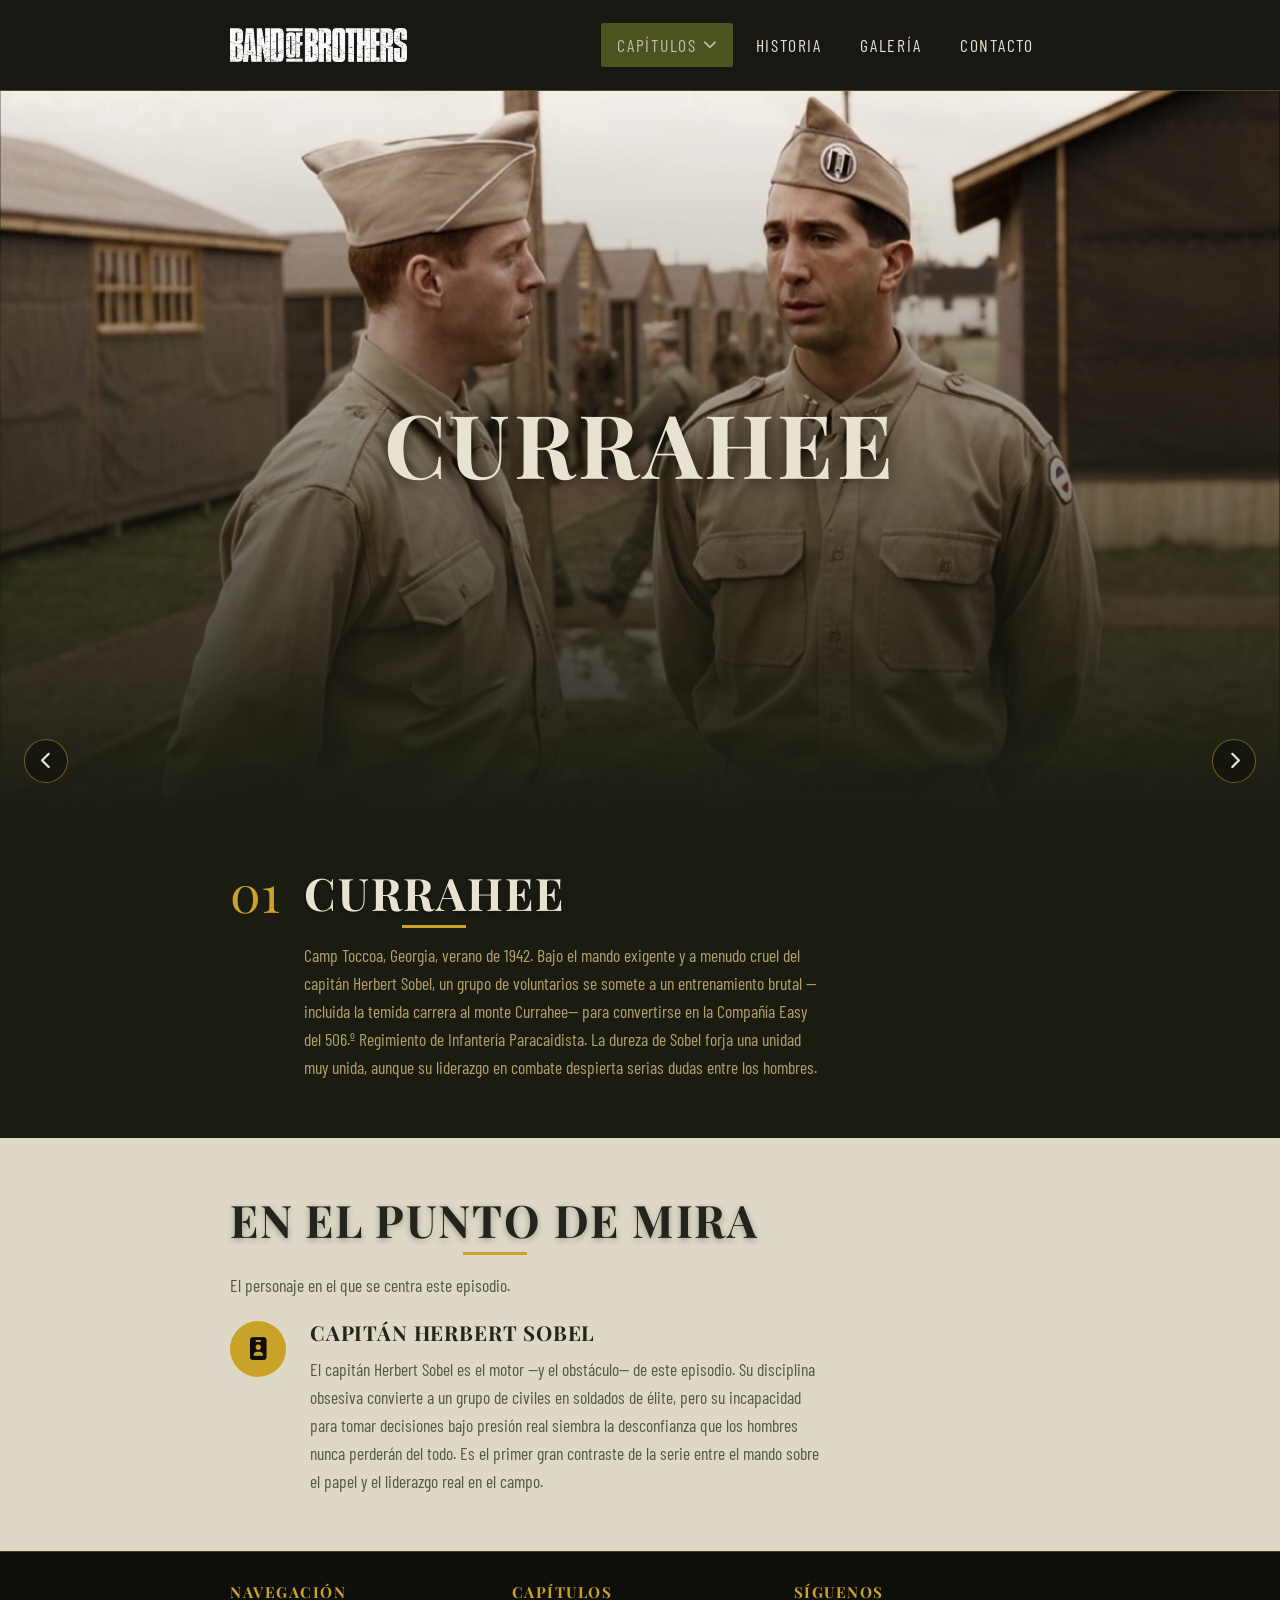
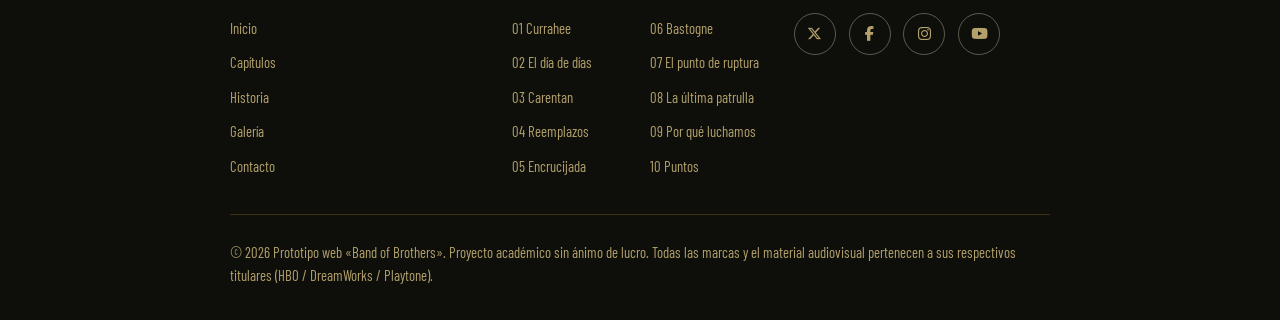
==== commit 22f93af7: "Agrega personaje destacado por capitulo y slider en la galeria Suma la seccion "En el punto de mira"" ====
--- a/capitulos.html
+++ b/capitulos.html
@@ -31,7 +31,7 @@
         integrity="sha512-DTOQO9RWCH3ppGqcWaEA1BIZOC6xxalwEsw9c2QQeAIftl+Vegovlnee1c9QX4TctnWMn13TZye+giMm8e2LwA=="
         crossorigin="anonymous" referrerpolicy="no-referrer" />
 
-  <link rel="stylesheet" href="estilos/estilos.css" />
+  <link rel="stylesheet" href="estilos/estilos.css?v=8" />
   <link rel="icon" type="image/svg+xml" href="img/logo.svg" />
 </head>
 
@@ -130,43 +130,63 @@
     <ul data-slider-datos hidden>
       <li id="cap-1" data-numero="01" data-titulo="Currahee"
           data-desc="Camp Toccoa, 1942. El capitán Sobel forja —y castiga— a la Compañía Easy hasta convertirla en una unidad de élite lista para saltar."
-          data-sinopsis="Camp Toccoa, Georgia, verano de 1942. Bajo el mando exigente y a menudo cruel del capitán Herbert Sobel, un grupo de voluntarios se somete a un entrenamiento brutal —incluida la temida carrera al monte Currahee— para convertirse en la Compañía Easy del 506.º Regimiento de Infantería Paracaidista. La dureza de Sobel forja una unidad muy unida, aunque su liderazgo en combate despierta serias dudas entre los hombres."></li>
+          data-sinopsis="Camp Toccoa, Georgia, verano de 1942. Bajo el mando exigente y a menudo cruel del capitán Herbert Sobel, un grupo de voluntarios se somete a un entrenamiento brutal —incluida la temida carrera al monte Currahee— para convertirse en la Compañía Easy del 506.º Regimiento de Infantería Paracaidista. La dureza de Sobel forja una unidad muy unida, aunque su liderazgo en combate despierta serias dudas entre los hombres."
+          data-personaje="Capitán Herbert Sobel"
+          data-personaje-texto="El capitán Herbert Sobel es el motor —y el obstáculo— de este episodio. Su disciplina obsesiva convierte a un grupo de civiles en soldados de élite, pero su incapacidad para tomar decisiones bajo presión real siembra la desconfianza que los hombres nunca perderán del todo. Es el primer gran contraste de la serie entre el mando sobre el papel y el liderazgo real en el campo."></li>
 
       <li id="cap-2" data-numero="02" data-titulo="El día de días"
           data-desc="6 de junio de 1944. Dispersos tras el salto nocturno, Winters reúne a un puñado de hombres y asalta los cañones de Brécourt Manor."
-          data-sinopsis="Madrugada del 6 de junio de 1944. El salto sobre Normandía se convierte en un caos: los aviones son dispersados por el fuego antiaéreo y los paracaidistas caen lejos de sus zonas asignadas. Con apenas un puñado de hombres, el teniente Richard Winters organiza y ejecuta el asalto a una batería alemana de cuatro cañones en Brécourt Manor, una acción que aún se estudia en las academias militares."></li>
+          data-sinopsis="Madrugada del 6 de junio de 1944. El salto sobre Normandía se convierte en un caos: los aviones son dispersados por el fuego antiaéreo y los paracaidistas caen lejos de sus zonas asignadas. Con apenas un puñado de hombres, el teniente Richard Winters organiza y ejecuta el asalto a una batería alemana de cuatro cañones en Brécourt Manor, una acción que aún se estudia en las academias militares."
+          data-personaje="Teniente Richard Winters"
+          data-personaje-texto="El teniente Richard Winters emerge como el corazón moral de la Compañía Easy. Sin instrucciones claras y con apenas un puñado de hombres reunidos entre el caos del salto, improvisa el asalto a Brécourt Manor con una calma que se convertirá en su sello personal. Su ejemplo, más que sus órdenes, es lo que empieza a mantener unida a la unidad."></li>
 
       <li id="cap-3" data-numero="03" data-titulo="Carentan"
           data-desc="El bautismo de fuego del soldado Blithe y la toma de Carentan para unir las cabezas de playa de Utah y Omaha."
-          data-sinopsis="Tras asegurar las cabezas de playa, la Compañía Easy avanza hacia la localidad de Carentan, punto clave para unir los desembarcos de Utah y Omaha. El joven soldado Albert Blithe vive su bautismo de fuego y una ceguera histérica que lo aparta momentáneamente del combate, mientras la unidad resiste un violento contraataque alemán en las afueras del pueblo."></li>
+          data-sinopsis="Tras asegurar las cabezas de playa, la Compañía Easy avanza hacia la localidad de Carentan, punto clave para unir los desembarcos de Utah y Omaha. El joven soldado Albert Blithe vive su bautismo de fuego y una ceguera histérica que lo aparta momentáneamente del combate, mientras la unidad resiste un violento contraataque alemán en las afueras del pueblo."
+          data-personaje="Soldado Albert Blithe"
+          data-personaje-texto="El soldado Albert Blithe centra este episodio con su bautismo de fuego. El miedo lo paraliza hasta el punto de una ceguera histérica, y su lucha íntima contra el pánico ilustra, mejor que ninguna otra escena, el peso psicológico del combate en jóvenes que apenas semanas antes eran civiles."></li>
 
       <li id="cap-4" data-numero="04" data-titulo="Reemplazos"
           data-desc="Operación Market Garden en los Países Bajos. Los novatos descubren la guerra real durante la retirada de Nuenen."
-          data-sinopsis="Holanda, septiembre de 1944. En el marco de la Operación Market Garden, la Easy recibe soldados de reemplazo que aún no han visto combate. Durante una emboscada nocturna cerca de Nuenen, los novatos descubren de golpe la crudeza real de la guerra, muy distinta de lo que imaginaban tras meses de entrenamiento."></li>
+          data-sinopsis="Holanda, septiembre de 1944. En el marco de la Operación Market Garden, la Easy recibe soldados de reemplazo que aún no han visto combate. Durante una emboscada nocturna cerca de Nuenen, los novatos descubren de golpe la crudeza real de la guerra, muy distinta de lo que imaginaban tras meses de entrenamiento."
+          data-personaje="Sargento Denver &quot;Bull&quot; Randleman"
+          data-personaje-texto="El sargento Denver «Bull» Randleman, veterano curtido, se convierte en el punto de referencia de los reemplazos novatos. Separado de la compañía y dado por muerto tras la emboscada de Nuenen, su tenaz supervivencia oculto en un granero demuestra la experiencia y el instinto que los nuevos soldados todavía no tienen."></li>
 
       <li id="cap-5" data-numero="05" data-titulo="Encrucijada"
           data-desc="Winters, ascendido a plana mayor, revive un asalto junto al dique mientras la unidad se dirige a las Ardenas."
-          data-sinopsis="Ya como oficial de plana mayor del batallón, Richard Winters revive —a través de un informe que debe escribir— el asalto al dique de Nuenen mientras la compañía se traslada hacia Bélgica. El episodio combina el relato en el frente con la reflexión de Winters sobre el peso del mando y las decisiones que cuestan vidas."></li>
+          data-sinopsis="Ya como oficial de plana mayor del batallón, Richard Winters revive —a través de un informe que debe escribir— el asalto al dique de Nuenen mientras la compañía se traslada hacia Bélgica. El episodio combina el relato en el frente con la reflexión de Winters sobre el peso del mando y las decisiones que cuestan vidas."
+          data-personaje="Teniente Richard Winters"
+          data-personaje-texto="De nuevo Richard Winters, ya alejado del combate directo, sostiene el episodio. Obligado a redactar un informe sobre el asalto al dique de Nuenen, revive la acción y se enfrenta al peso silencioso de haber enviado hombres a morir por una orden que él mismo llega a cuestionar."></li>
 
       <li id="cap-6" data-numero="06" data-titulo="Bastogne"
           data-desc="El cerco visto por el médico Eugene Roe: frío extremo, escasez de material y bombardeos constantes en el bosque de Bois Jacques."
-          data-sinopsis="Diciembre de 1944, bosque de Bois Jacques. Cercada durante la ofensiva de las Ardenas, la Compañía Easy resiste sin ropa de invierno, munición suficiente ni apoyo aéreo. El episodio se narra a través de la mirada del médico Eugene Roe, que intenta salvar vidas en condiciones casi imposibles bajo un frío extremo y bombardeos constantes."></li>
+          data-sinopsis="Diciembre de 1944, bosque de Bois Jacques. Cercada durante la ofensiva de las Ardenas, la Compañía Easy resiste sin ropa de invierno, munición suficiente ni apoyo aéreo. El episodio se narra a través de la mirada del médico Eugene Roe, que intenta salvar vidas en condiciones casi imposibles bajo un frío extremo y bombardeos constantes."
+          data-personaje="Sanitario Eugene &quot;Doc&quot; Roe"
+          data-personaje-texto="El médico Eugene «Doc» Roe es la mirada a través de la cual se vive el cerco de Bastogne. Sin suministros, sin ropa de abrigo y bajo bombardeo constante, su empeño por mantener con vida a sus compañeros —y su breve consuelo junto a la enfermera Renée— muestra el lado más humano y agotador de la guerra."></li>
 
       <li id="cap-7" data-numero="07" data-titulo="El punto de ruptura"
           data-desc="El asalto a Foy y el precio humano del liderazgo deficiente. Quizá el episodio más duro de la serie."
-          data-sinopsis="Con Bastogne aún bajo asedio, la Easy recibe la orden de tomar el pueblo de Foy. El liderazgo vacilante del capitán Norman Dike pone en riesgo a toda la compañía hasta que Winters se ve obligado a intervenir. Considerado uno de los episodios más duros de la serie, retrata el coste humano de un mando deficiente en combate."></li>
+          data-sinopsis="Con Bastogne aún bajo asedio, la Easy recibe la orden de tomar el pueblo de Foy. El liderazgo vacilante del capitán Norman Dike pone en riesgo a toda la compañía hasta que Winters se ve obligado a intervenir. Considerado uno de los episodios más duros de la serie, retrata el coste humano de un mando deficiente en combate."
+          data-personaje="Sargento Carwood Lipton"
+          data-personaje-texto="El sargento Carwood Lipton se convierte en el verdadero liderazgo de la compañía cuando el capitán Dike se paraliza en pleno asalto a Foy. Su serenidad y su capacidad para sostener la moral de los hombres, sin ostentar el mando oficial, lo convierten en el ejemplo más claro de que el rango no siempre coincide con quién realmente dirige."></li>
 
       <li id="cap-8" data-numero="08" data-titulo="La última patrulla"
           data-desc="Haguenau. Una peligrosa patrulla nocturna al otro lado del río y una orden silenciosa de Winters que lo cambia todo."
-          data-sinopsis="Haguenau, Alsacia, principios de 1945. La compañía recibe la orden de cruzar el río Mosela para capturar prisioneros alemanes en una patrulla nocturna de alto riesgo. El soldado David Webster, que se reincorpora tras ser herido, choca con una orden silenciosa de Winters que cambiará su forma de ver a la unidad."></li>
+          data-sinopsis="Haguenau, Alsacia, principios de 1945. La compañía recibe la orden de cruzar el río Mosela para capturar prisioneros alemanes en una patrulla nocturna de alto riesgo. El soldado David Webster, que se reincorpora tras ser herido, choca con una orden silenciosa de Winters que cambiará su forma de ver a la unidad."
+          data-personaje="Soldado David Webster"
+          data-personaje-texto="El soldado David Webster regresa de una herida para descubrir una compañía que ya no lo necesita como antes. Su frustración al sentirse un extraño entre sus propios hombres, y el golpe silencioso de una orden de Winters, retratan el aislamiento de quien vuelve al frente tras haber estado fuera de él."></li>
 
       <li id="cap-9" data-numero="09" data-titulo="Por qué luchamos"
           data-desc="Alemania, 1945. El hallazgo de un campo de concentración da sentido, de golpe, a todos los años de guerra."
-          data-sinopsis="Alemania, abril de 1945. Mientras la guerra en Europa toca a su fin, la Compañía Easy se topa por casualidad con un subcampo de concentración cerca de Landsberg. El hallazgo da, de golpe, un sentido distinto a todos los años de sacrificio y confirma para los soldados el propósito real de la lucha."></li>
+          data-sinopsis="Alemania, abril de 1945. Mientras la guerra en Europa toca a su fin, la Compañía Easy se topa por casualidad con un subcampo de concentración cerca de Landsberg. El hallazgo da, de golpe, un sentido distinto a todos los años de sacrificio y confirma para los soldados el propósito real de la lucha."
+          data-personaje="Capitán Ronald Speirs"
+          data-personaje-texto="El capitán Ronald Speirs, ya al mando de la Easy, revela una faceta más reflexiva que su fama de implacable en combate. El hallazgo casual de un subcampo de concentración le da, a él y a toda la compañía, una razón definitiva —y hasta entonces abstracta— para haber luchado."></li>
 
       <li id="cap-10" data-numero="10" data-titulo="Puntos"
           data-desc="El Nido del Águila, el fin de la guerra en Europa y la espera del recuento de puntos para volver a casa. Epílogo sobre el destino de cada hombre."
-          data-sinopsis="Con la rendición alemana, la Easy ocupa el Nido del Águila de Hitler en Berchtesgaden y espera el recuento de puntos que decidirá quién vuelve antes a casa. El episodio final repasa, a modo de epílogo, el destino de cada uno de los hombres reales que inspiraron la serie tras el fin de la guerra."></li>
+          data-sinopsis="Con la rendición alemana, la Easy ocupa el Nido del Águila de Hitler en Berchtesgaden y espera el recuento de puntos que decidirá quién vuelve antes a casa. El episodio final repasa, a modo de epílogo, el destino de cada uno de los hombres reales que inspiraron la serie tras el fin de la guerra."
+          data-personaje="Los hombres de la Compañía Easy"
+          data-personaje-texto="El último episodio abandona el foco en un solo hombre para devolvérselo a todos. Los soldados reales que inspiraron la serie, cuyos destinos tras la guerra se cuentan en primera persona a modo de epílogo, dan cierre a la historia que la serie ha contado durante nueve capítulos."></li>
     </ul>
 
     <!-- ---------- SINOPSIS DEL CAPÍTULO ACTIVO ---------- -->
@@ -187,6 +207,32 @@
       </div>
     </section>
 
+    <!-- ---------- PERSONAJE DESTACADO DEL CAPÍTULO ACTIVO ----------
+         Cada episodio pone el foco en un soldado distinto. El JS vuelca
+         aquí el nombre y el párrafo guardados en data-personaje /
+         data-personaje-texto de la lista [data-slider-datos]. -->
+    <section class="seccion seccion--alt" aria-labelledby="destacado-titulo">
+      <div class="contenedor">
+        <header class="seccion__cabecera seccion__cabecera--izq">
+          <h2 class="seccion__titulo" id="destacado-titulo">En el punto de mira</h2>
+          <p class="seccion__intro">El personaje en el que se centra este episodio.</p>
+        </header>
+
+        <div class="destacado" id="destacado-panel">
+          <span class="destacado__icono" aria-hidden="true"><i class="fa-solid fa-id-badge"></i></span>
+          <div>
+            <h3 class="destacado__nombre" data-destacado-nombre>Capitán Herbert Sobel</h3>
+            <p class="destacado__texto" data-destacado-texto>
+              El capitán Herbert Sobel es el motor —y el obstáculo— de este episodio. Su disciplina
+              obsesiva convierte a un grupo de civiles en soldados de élite, pero su incapacidad para
+              tomar decisiones bajo presión real siembra la desconfianza que los hombres nunca
+              perderán del todo.
+            </p>
+          </div>
+        </div>
+      </div>
+    </section>
+
   </main>
 
   <!-- ============================================================ FOOTER (idéntico en todas las páginas) ============================================================ -->
@@ -242,6 +288,13 @@
     </div>
   </footer>
 
-  <script src="js/script.js" defer></script>
+  <!-- Botón "volver arriba": parche con un solo galón (rango de soldado
+       raso) que hace también de flecha hacia arriba. Aparece al bajar en
+       la página (ver js/script.js). -->
+  <button type="button" class="volver-arriba" id="btnArriba" aria-label="Volver arriba">
+    <i class="fa-solid fa-chevron-up" aria-hidden="true"></i>
+  </button>
+
+  <script src="js/script.js?v=8" defer></script>
 </body>
 </html>
--- a/estilos/estilos.css
+++ b/estilos/estilos.css
@@ -15,6 +15,7 @@
      8. Galería (filtros + CSS Grid + modal)
      9. Formulario de contacto
     10. Footer
+    10 bis. Botón "volver arriba"
     11. Media queries (tablet / escritorio)
     12. Preferencias de movimiento reducido
    ========================================================================== */
@@ -30,7 +31,7 @@
   --c-verde-claro:  #6b7436;   /* hover / detalles */
   --c-caqui:        #b3a06b;   /* texto destacado suave */
   --c-arena:        #e8e2d0;   /* texto principal sobre oscuro */
-  --c-hueso:        #f4f1e6;   /* fondos claros */
+  --c-hueso:        #c4bea9;   /* fondos claros */
   --c-acento:       #c9a227;   /* dorado: enlaces, focos, bordes */
 
   /* --- Roles semánticos --- */
@@ -44,14 +45,13 @@
   --tipo-titulo: "Playfair Display", "Times New Roman", Georgia, serif;
   --tipo-texto:  "Barlow Condensed", "Arial Narrow", system-ui, sans-serif;
   --tipo-informe: "Special Elite", "Courier New", Courier, monospace; /* texto "mecanografiado" del informe de Resumen */
-  --c-sello: #8a3a2a; /* tinta roja desvaída del sello "Clasificado" */
 
   /* --- Medidas --- */
-  --ancho-max: 1180px;
+  --ancho-max: 900px;
   --radio: 2px;                /* esquinas casi rectas: estética militar */
   --transicion: 200ms ease;
   --sombra: 0 6px 24px rgba(0, 0, 0, 0.35);
-  --alto-cabecera: 64px;
+  --alto-cabecera: 90px;
 }
 
 /* ============================================================
@@ -359,13 +359,15 @@
   position: relative;
   display: flex;
   align-items: center;
-  min-height: min(82vh, 720px);
-  padding-block: 4rem;
-  background: var(--c-negro) url("../img/hero.jpg") center / cover no-repeat;
+  min-height: min(80vh, 760px);
+  padding-top: 2rem;
+  background: var(--c-negro) url("../img/hero2.webp") center / cover no-repeat;
   color: var(--c-arena);
   text-align: center;
 }
-/* Capa de oscurecimiento para asegurar contraste del texto. Termina en el
+/* Capa de oscurecimiento, al estilo de las fichas de HBO Max: la foto se
+   ve nítida arriba (sin oscurecerla) y solo se apaga con un degradado
+   concentrado en la mitad inferior, donde vive el texto. Termina en el
    mismo gris oscuro sólido que usa la sección siguiente (.seccion--oscura),
    para que la transición entre ambas se sienta continua en vez de un
    corte brusco. */
@@ -373,7 +375,10 @@
   position: absolute;
   inset: 0;
   background: linear-gradient(to bottom,
-              rgba(26, 28, 18, 0.55), rgba(26, 28, 18, 1));
+    rgba(26, 28, 18, 0)    0%,
+    rgba(26, 28, 18, 0.12) 22%,
+    rgba(26, 28, 18, 0.62) 68%,
+    rgba(26, 28, 18, 1)    100%);
 }
 .hero__contenido { position: relative; }
 
@@ -414,7 +419,13 @@
 /* ============================================================
    6. SECCIONES GENÉRICAS
    ============================================================ */
-.seccion { padding-block: clamp(3rem, 8vw, 5.5rem); }
+.seccion {
+  padding-bottom: clamp(2rem, 5vw, 3.5rem);
+  padding-top: clamp(2rem, 5vw, 3.5rem);
+}
+/* La sección justo debajo del héroe no necesita su propio colchón
+   superior: el héroe ya separa visualmente el contenido. */
+.seccion--sin-padding-top { padding-top: 0; }
 .seccion--oscura {
   background: var(--c-gris-oscuro);
   color: var(--c-arena);
@@ -425,7 +436,8 @@
   max-width: 58ch;
   margin: 0 auto clamp(2rem, 5vw, 3rem);
 }
-/* Variante alineada a la izquierda, para secciones con imagen al lado */
+/* Variante alineada a la izquierda (Tráiler, Resumen y "La saga continúa"
+   en index.html) */
 .seccion__cabecera--izq {
   text-align: left;
   max-width: none;
@@ -437,6 +449,7 @@
   position: relative;
   display: inline-block;
   padding-bottom: 0.6rem;
+  text-shadow: 0 2px 6px rgba(0, 0, 0, 0.3);
 }
 /* Subrayado dorado corto bajo el título */
 .seccion__titulo::after {
@@ -459,27 +472,6 @@
    absolutas que se cruzan con opacidad; el <section> ya es
    position:relative por la regla base .hero. */
 .hero--slider { min-height: min(80vh, 760px); padding-block: 4rem 5rem; }
-/* El título del héroe va alineado a la izquierda (no centrado como en
-   el héroe de portada), igual que en la ficha de HBO Max. HBO no limita
-   el ancho de esa zona de texto al ancho máximo del sitio: queda pegada
-   al borde real de la pantalla con un margen fijo. Por eso aquí se anula
-   el centrado y el max-width que trae .contenedor. */
-.hero--slider .hero__contenido {
-  text-align: left;
-  max-width: none;
-  margin-inline: 0;
-  padding-inline: clamp(1.25rem, 4vw, 3rem);
-}
-/* Superposición inspirada en las fichas de HBO Max: la foto se ve nítida
-   arriba (sin oscurecerla) y solo se apaga con un degradado concentrado
-   en la mitad inferior, donde vive el texto y los indicadores. */
-.hero--slider .hero__capa {
-  background: linear-gradient(to bottom,
-    rgba(26, 28, 18, 0)    0%,
-    rgba(26, 28, 18, 0.12) 22%,
-    rgba(26, 28, 18, 0.62) 68%,
-    rgba(26, 28, 18, 1)    100%);
-}
 /* El héroe termina en el mismo gris oscuro que usan las secciones
    oscuras del sitio (p. ej. galeria.html), y la sección siguiente
    comparte ese fondo, así que ya no hay un cambio de color brusco
@@ -647,6 +639,25 @@
   .sinopsis { grid-template-columns: auto 1fr; }
 }
 
+/* Personaje destacado del capítulo activo (se actualiza junto al slider) */
+.destacado { display: grid; gap: 1.5rem; align-items: start; }
+.destacado__icono {
+  display: grid;
+  place-items: center;
+  width: 56px;
+  height: 56px;
+  border-radius: 50%;
+  background: var(--c-acento);
+  color: var(--c-negro);
+  font-size: 1.4rem;
+}
+.destacado__nombre { text-transform: uppercase; margin-bottom: 0.6rem; }
+.destacado__texto { color: var(--texto-tenue); max-width: 65ch; }
+
+@media (min-width: 640px) {
+  .destacado { grid-template-columns: auto 1fr; }
+}
+
 /* ============================================================
    7 bis. HISTORIA  ·  bloques de texto (CSS Grid en escritorio)
    ============================================================ */
@@ -839,64 +850,29 @@
   margin-bottom: 0.7rem;
 }
 
-/* Sello estampado, como tinta de goma sobre la fotografía adjunta */
-.informe__sello {
-  position: absolute;
-  top: 10%;
-  right: -14px;
-  padding: 0.3rem 0.7rem;
-  border: 3px solid var(--c-sello);
-  border-radius: 4px;
-  font-family: var(--tipo-informe);
-  text-transform: uppercase;
-  letter-spacing: 0.08em;
-  font-size: 0.74rem;
-  color: var(--c-sello);
-  background: rgba(244, 241, 230, 0.55);
-  transform: rotate(-12deg);
-  opacity: 0.85;
-  mix-blend-mode: multiply;
-  pointer-events: none;
-}
-
 .resumen__contenido {
   display: grid;
   gap: 2rem;
   align-items: start;
 }
-.resumen__figura { display: flex; flex-direction: column; gap: 0.6rem; justify-self: center; }
-.resumen__foto { position: relative; }
-/* Cinta adhesiva en las esquinas superiores, como una foto grapada al expediente */
-.resumen__foto::before,
-.resumen__foto::after {
-  content: "";
-  position: absolute;
-  top: -10px;
-  width: 42px;
-  height: 16px;
-  background: rgba(232, 226, 208, 0.65);
-  border: 1px solid rgba(35, 36, 28, 0.15);
-  box-shadow: 0 1px 3px rgba(0, 0, 0, 0.3);
-}
-.resumen__foto::before { left: -8px;  transform: rotate(-9deg); }
-.resumen__foto::after  { right: -8px; transform: rotate(8deg); }
-.resumen__imagen {
+.resumen__figura { display: flex; flex-direction: column; gap: 0.7rem; justify-self: center; }
+/* Marco de póster: passe-partout dorado alrededor del cartel de la serie,
+   como el cuadro enmarcado de una ficha de película. */
+.resumen__poster-marco {
+  position: relative;
   display: block;
   width: 100%;
-  max-width: 260px;
-  border: 1px solid var(--borde);
-  border-radius: var(--radio);
+  max-width: 340px;
+  padding: 10px;
+  background: var(--c-acento);
   box-shadow: var(--sombra);
-  filter: sepia(0.35) contrast(1.05) brightness(0.97);
-  transform: rotate(-1.5deg);
-}
-.resumen__pie-foto {
-  font-family: var(--tipo-informe);
-  text-transform: uppercase;
-  letter-spacing: 0.06em;
-  font-size: 0.62rem;
-  color: var(--texto-tenue);
-  text-align: center;
+}
+.resumen__poster-imagen {
+  display: block;
+  width: 100%;
+  aspect-ratio: 2 / 3;
+  object-fit: cover;
+  border: 1px solid rgba(14, 15, 10, 0.4);
 }
 .resumen__sinopsis {
   font-family: var(--tipo-informe);
@@ -939,7 +915,7 @@
 }
 
 @media (min-width: 720px) {
-  .resumen__contenido { grid-template-columns: 1fr 240px; }
+  .resumen__contenido { grid-template-columns: 1fr 340px; }
   .resumen__figura { justify-self: end; }
 }
 
@@ -1197,6 +1173,12 @@
 .formulario__resultado.ok  { color: var(--c-verde-oliva); }
 .formulario__resultado.err { color: #a3341f; }
 
+/* Sobre fondo oscuro (contacto.html), el rojo y el verde oscuros pierden
+   contraste: se aclaran para seguir siendo legibles. */
+.seccion--oscura .campo__error,
+.seccion--oscura .formulario__resultado.err { color: #e2665a; }
+.seccion--oscura .formulario__resultado.ok  { color: var(--c-verde-claro); }
+
 /* ============================================================
    10. FOOTER
    ============================================================ */
@@ -1251,7 +1233,7 @@
   padding-top: 1.6rem;
   border-top: 1px solid rgba(201, 162, 39, 0.25);
 }
-.pie__creditos { font-size: 0.92rem; max-width: 70ch; }
+.pie__creditos { font-size: 0.92rem; flex: 1 1 auto; }
 
 .redes {
   list-style: none;
@@ -1276,6 +1258,52 @@
   background: var(--c-acento);
   color: var(--c-negro);
   transform: translateY(-3px);
+}
+
+/* ============================================================
+   10 bis. BOTÓN "VOLVER ARRIBA"
+   Parche tipo insignia de tela (fondo verde oliva, ribete dorado
+   cosido) con un solo galón — el rango más bajo, soldado raso—, cuyo
+   propio chevron hace de flecha "hacia arriba". Fijo en la esquina
+   inferior derecha; aparece con el scroll (ver JS sección 9).
+   ============================================================ */
+.volver-arriba {
+  position: fixed;
+  right: clamp(1rem, 3vw, 1.8rem);
+  bottom: clamp(1rem, 3vw, 1.8rem);
+  z-index: 90;
+  width: 54px;
+  height: 54px;
+  display: grid;
+  place-items: center;
+  background: var(--c-verde-oliva);
+  border: 2px solid var(--c-acento);
+  border-radius: 6px;
+  box-shadow: var(--sombra);
+  color: var(--c-acento);
+  font-size: 1.15rem;
+  opacity: 0;
+  transform: translateY(14px);
+  pointer-events: none;
+  transition: opacity var(--transicion), transform var(--transicion), background var(--transicion);
+}
+.volver-arriba.visible {
+  opacity: 1;
+  transform: translateY(0);
+  pointer-events: auto;
+}
+/* Ribete interior, como la costura del parche de tela */
+.volver-arriba::before {
+  content: "";
+  position: absolute;
+  inset: 4px;
+  border: 1px solid rgba(201, 162, 39, 0.45);
+  border-radius: 3px;
+  pointer-events: none;
+}
+.volver-arriba:hover,
+.volver-arriba:focus-visible {
+  background: var(--c-verde-claro);
 }
 
 /* ============================================================
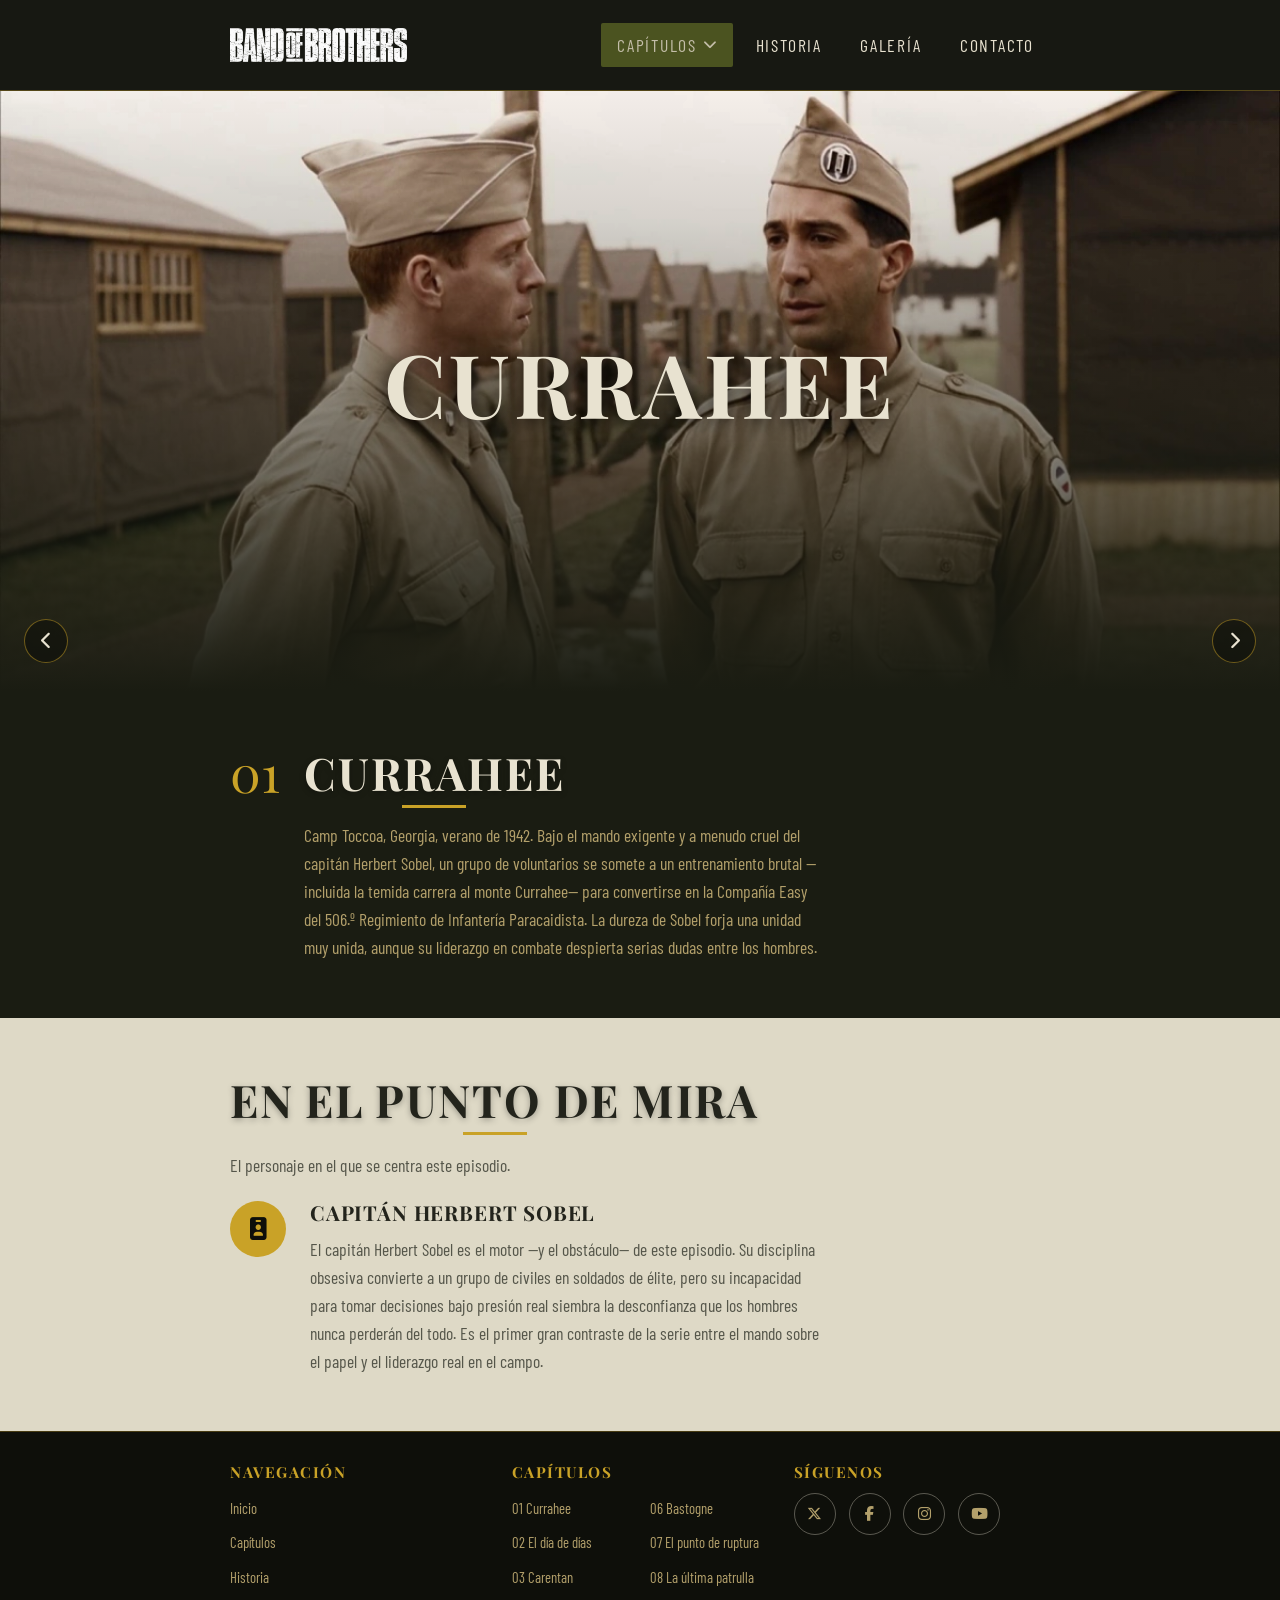
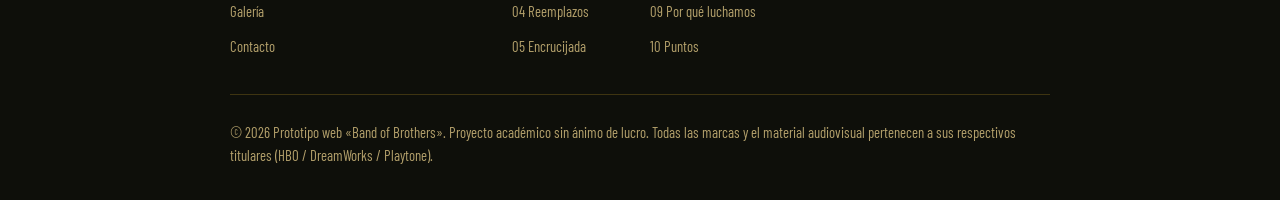
==== commit 5059e6c5: "Agrega contador de imagenes al modal de la galeria Muestra "posicion / total" centrado en la parte i" ====
--- a/capitulos.html
+++ b/capitulos.html
@@ -31,7 +31,7 @@
         integrity="sha512-DTOQO9RWCH3ppGqcWaEA1BIZOC6xxalwEsw9c2QQeAIftl+Vegovlnee1c9QX4TctnWMn13TZye+giMm8e2LwA=="
         crossorigin="anonymous" referrerpolicy="no-referrer" />
 
-  <link rel="stylesheet" href="estilos/estilos.css?v=8" />
+  <link rel="stylesheet" href="estilos/estilos.css?v=9" />
   <link rel="icon" type="image/svg+xml" href="img/logo.svg" />
 </head>
 
@@ -295,6 +295,6 @@
     <i class="fa-solid fa-chevron-up" aria-hidden="true"></i>
   </button>
 
-  <script src="js/script.js?v=8" defer></script>
+  <script src="js/script.js?v=9" defer></script>
 </body>
 </html>
--- a/estilos/estilos.css
+++ b/estilos/estilos.css
@@ -359,8 +359,8 @@
   position: relative;
   display: flex;
   align-items: center;
-  min-height: min(80vh, 760px);
-  padding-top: 2rem;
+  min-height: min(70vh, 600px);
+  padding-block: 2rem;
   background: var(--c-negro) url("../img/hero2.webp") center / cover no-repeat;
   color: var(--c-arena);
   text-align: center;
@@ -471,7 +471,7 @@
 /* Variante de héroe que actúa como slider: los fondos son capas
    absolutas que se cruzan con opacidad; el <section> ya es
    position:relative por la regla base .hero. */
-.hero--slider { min-height: min(80vh, 760px); padding-block: 4rem 5rem; }
+.hero--slider { min-height: min(70vh, 600px); padding-block: 4rem 5rem; }
 /* El héroe termina en el mismo gris oscuro que usan las secciones
    oscuras del sitio (p. ej. galeria.html), y la sección siguiente
    comparte ese fondo, así que ya no hay un cambio de color brusco
@@ -1120,6 +1120,27 @@
   transition: transform var(--transicion);
 }
 .modal__cerrar:hover { transform: rotate(90deg); }
+
+.modal__contador {
+  position: absolute;
+  bottom: -18px;
+  left: 50%;
+  transform: translateX(-50%);
+  display: grid;
+  place-items: center;
+  padding: 0 0.7rem;
+  height: 36px;
+  min-width: 36px;
+  font-family: var(--tipo-titulo);
+  font-size: 0.85rem;
+  font-weight: 600;
+  letter-spacing: 0.04em;
+  color: var(--c-arena);
+  background: rgba(8, 9, 6, 0.85);
+  border: 1px solid var(--c-acento);
+  border-radius: 999px;
+  box-shadow: var(--sombra);
+}
 
 /* ============================================================
    9. FORMULARIO DE CONTACTO
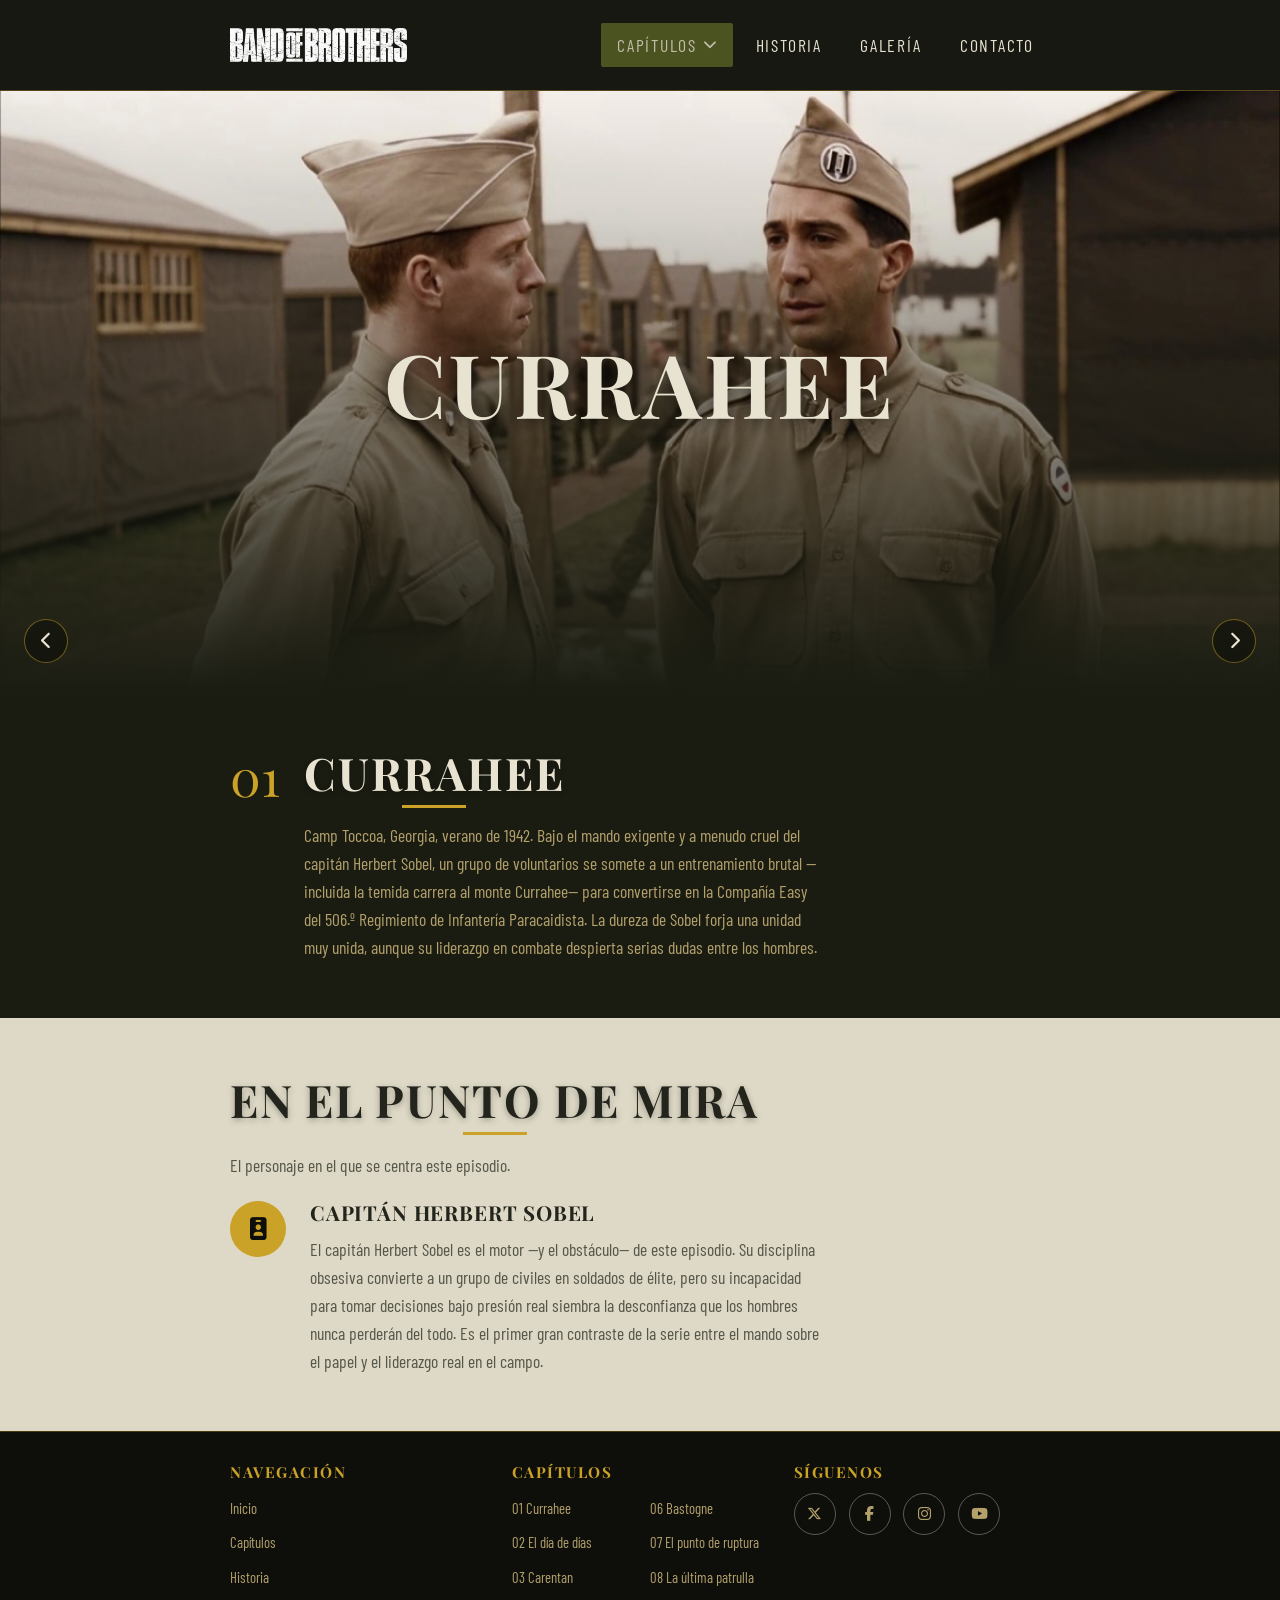
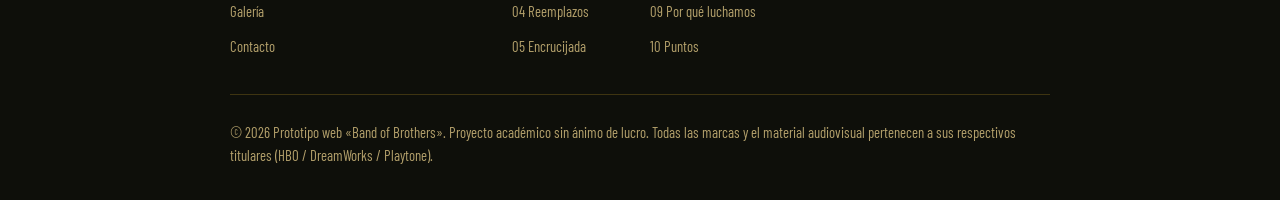
==== commit af9b39cc: "Mueve el contador de la galeria dentro del pie del modal En vez del badge flotante sobre el borde in" ====
--- a/capitulos.html
+++ b/capitulos.html
@@ -31,7 +31,7 @@
         integrity="sha512-DTOQO9RWCH3ppGqcWaEA1BIZOC6xxalwEsw9c2QQeAIftl+Vegovlnee1c9QX4TctnWMn13TZye+giMm8e2LwA=="
         crossorigin="anonymous" referrerpolicy="no-referrer" />
 
-  <link rel="stylesheet" href="estilos/estilos.css?v=9" />
+  <link rel="stylesheet" href="estilos/estilos.css?v=11" />
   <link rel="icon" type="image/svg+xml" href="img/logo.svg" />
 </head>
 
@@ -295,6 +295,6 @@
     <i class="fa-solid fa-chevron-up" aria-hidden="true"></i>
   </button>
 
-  <script src="js/script.js?v=9" defer></script>
+  <script src="js/script.js?v=11" defer></script>
 </body>
 </html>
--- a/estilos/estilos.css
+++ b/estilos/estilos.css
@@ -51,6 +51,7 @@
   --radio: 2px;                /* esquinas casi rectas: estética militar */
   --transicion: 200ms ease;
   --sombra: 0 6px 24px rgba(0, 0, 0, 0.35);
+  --supersombra: 0 6px 24px rgba(0, 0, 0, 1);
   --alto-cabecera: 90px;
 }
 
@@ -630,7 +631,7 @@
   font-family: var(--tipo-titulo);
   font-size: 3.2rem;
   color: var(--c-acento);
-  line-height: 1;
+  line-height: 1.15;
 }
 .sinopsis__titulo { margin-bottom: 0.8rem; }
 .sinopsis__texto { color: var(--texto-tenue); max-width: 65ch; }
@@ -687,6 +688,7 @@
 .historia__bloque p {
   color: var(--texto-tenue);
   font-size: 1.02rem;
+  line-height: 1.15;
   text-align: justify;
 }
 .historia__bloque em { color: var(--texto); font-style: italic; }
@@ -877,7 +879,7 @@
 .resumen__sinopsis {
   font-family: var(--tipo-informe);
   font-size: 0.92rem;
-  line-height: 1.75;
+  line-height: 1.5;
   color: var(--texto);
   margin-bottom: 1.9rem;
 }
@@ -1098,6 +1100,10 @@
   background: var(--c-negro);
 }
 .modal__pie {
+  display: flex;
+  align-items: baseline;
+  justify-content: space-between;
+  gap: 0.8rem;
   padding: 0.9rem 1.1rem;
   color: var(--c-arena);
   font-size: 1rem;
@@ -1122,24 +1128,13 @@
 .modal__cerrar:hover { transform: rotate(90deg); }
 
 .modal__contador {
-  position: absolute;
-  bottom: -18px;
-  left: 50%;
-  transform: translateX(-50%);
-  display: grid;
-  place-items: center;
-  padding: 0 0.7rem;
-  height: 36px;
-  min-width: 36px;
+  flex-shrink: 0;
   font-family: var(--tipo-titulo);
   font-size: 0.85rem;
   font-weight: 600;
   letter-spacing: 0.04em;
-  color: var(--c-arena);
-  background: rgba(8, 9, 6, 0.85);
-  border: 1px solid var(--c-acento);
-  border-radius: 999px;
-  box-shadow: var(--sombra);
+  color: var(--c-caqui);
+  white-space: nowrap;
 }
 
 /* ============================================================
